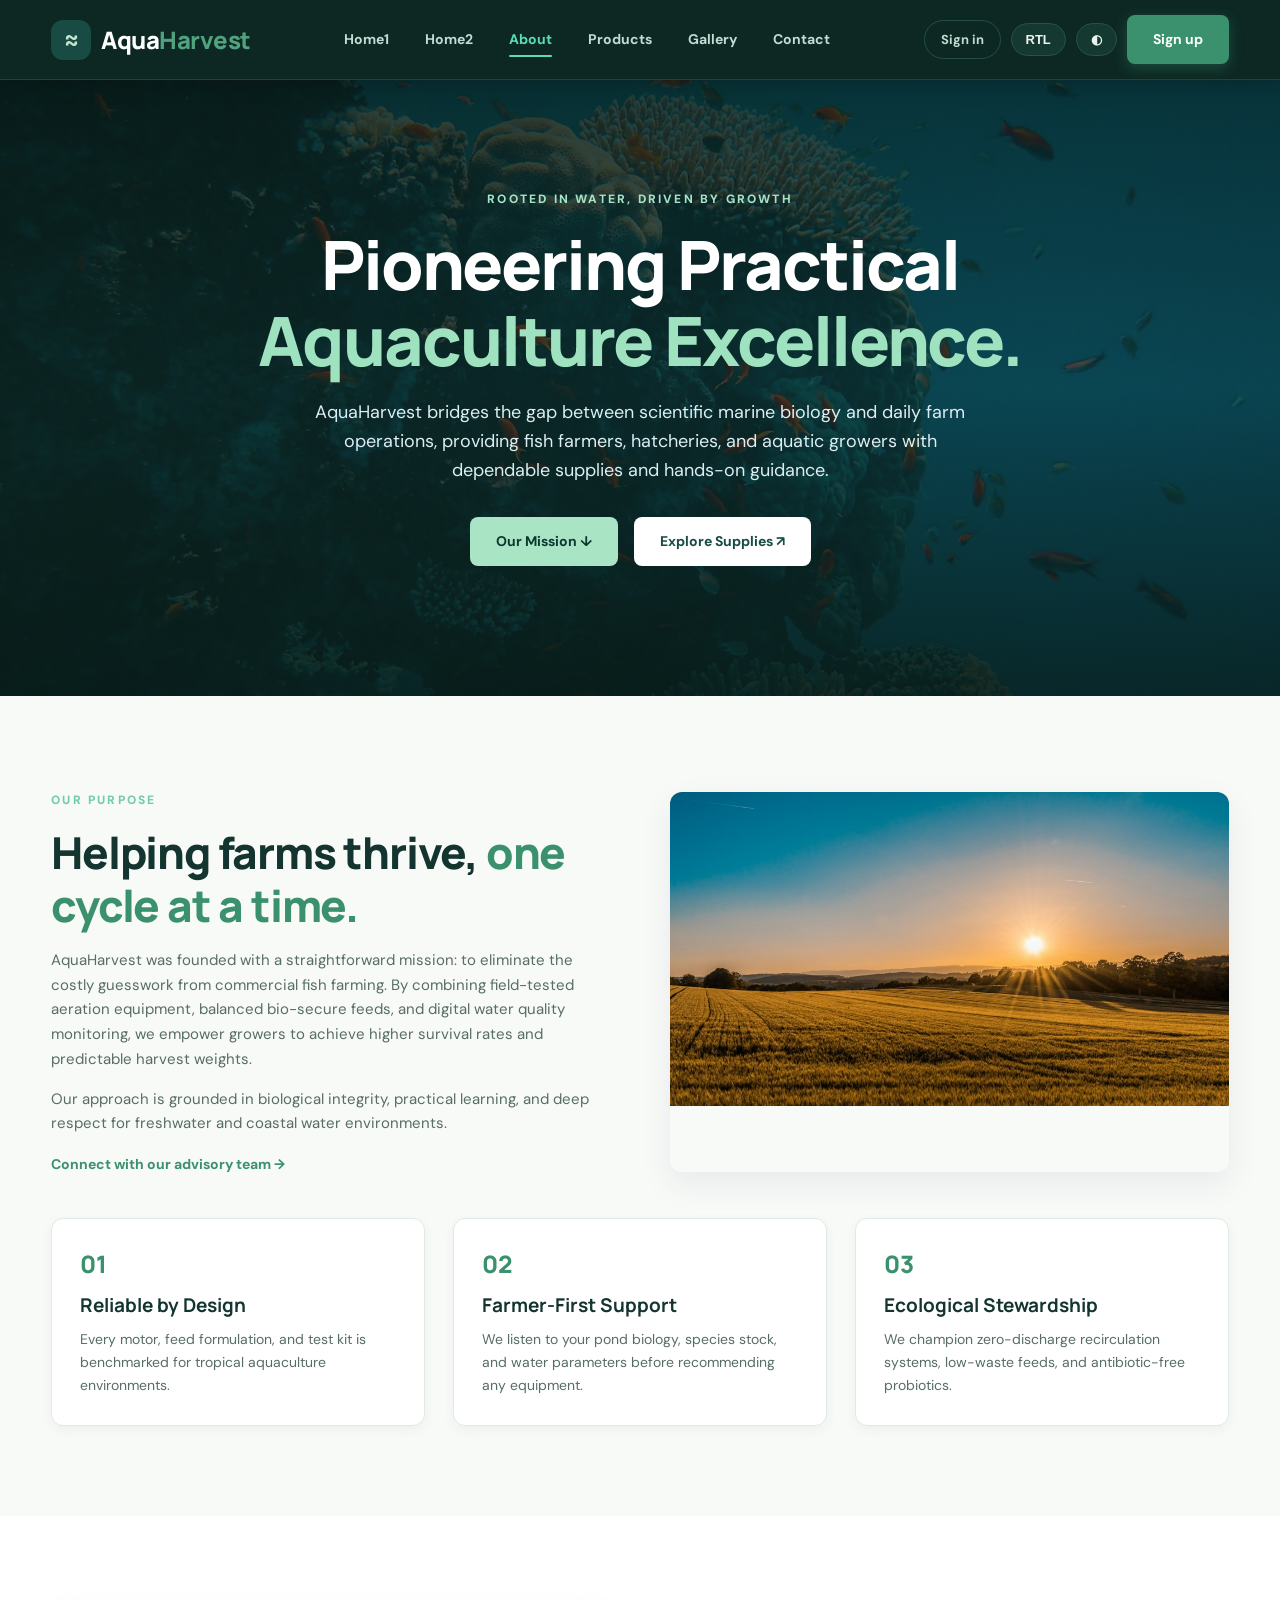
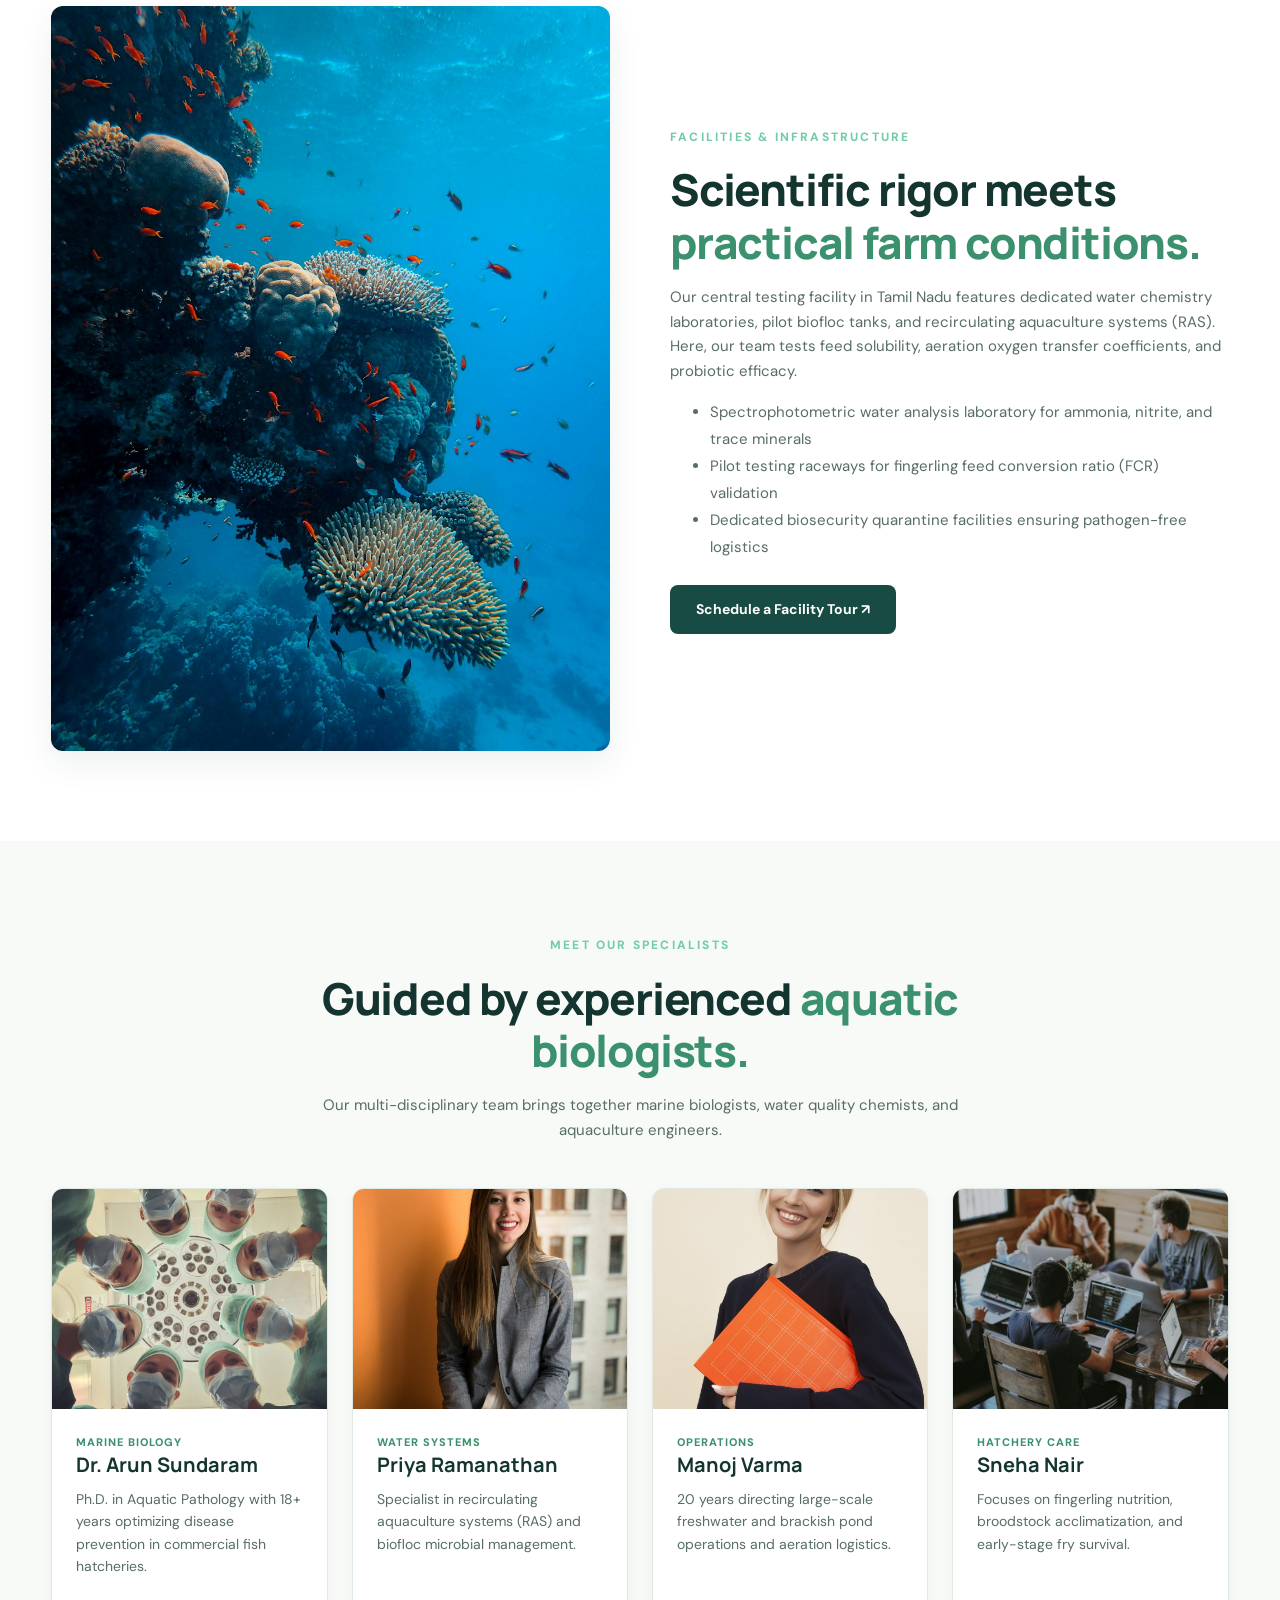
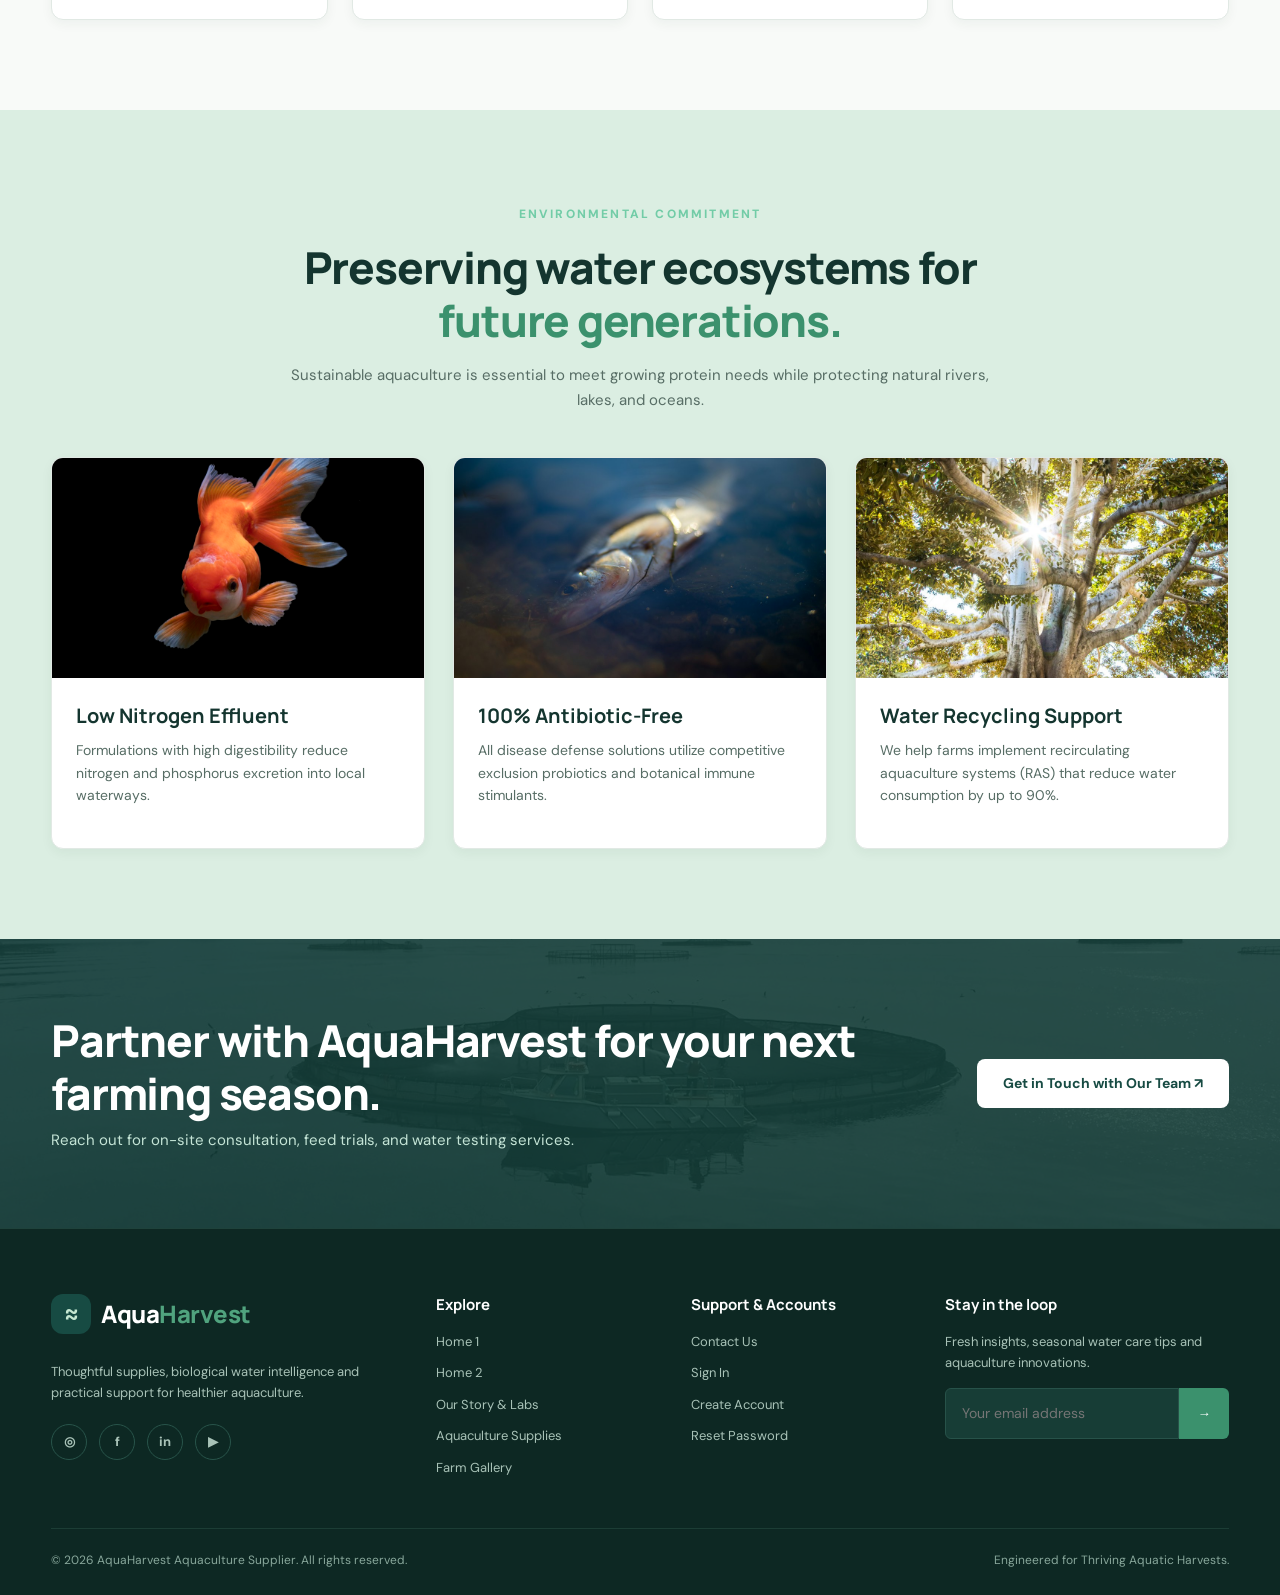
==== about.html @ 2ce418d7 "Merge and update README" ====
<!doctype html>
<html lang="en" dir="ltr">

<head>
  <meta charset="utf-8">
  <meta name="viewport" content="width=device-width,initial-scale=1">
  <title>About Us & Our Team | AquaHarvest</title>
  <link rel="icon" href="assets/images/favicon.svg">
  <link
    href="https://fonts.googleapis.com/css2?family=DM+Sans:wght@400;500;600;700&family=Manrope:wght@400;600;700;800&display=swap"
    rel="stylesheet">
  <link rel="stylesheet" href="assets/css/style.css">
</head>

<body>
  <div id="site-header"></div>

  <main>
    <!-- 2 & 3. Hero Section with Realistic Background Image & Center-Aligned Content -->
    <section class="page-hero hero-about">
      <div class="container hero-content">
        <span class="eyebrow light">ROOTED IN WATER, DRIVEN BY GROWTH</span>
        <h1>Pioneering Practical<br><em>Aquaculture Excellence.</em></h1>
        <p>AquaHarvest bridges the gap between scientific marine biology and daily farm operations, providing fish
          farmers, hatcheries, and aquatic growers with dependable supplies and hands-on guidance.</p>
        <div class="hero-actions">
          <a class="btn primary" href="#our-mission">Our Mission ↓</a>
          <a class="btn white" href="products.html">Explore Supplies ↗</a>
        </div>
      </div>
    </section>

    <!-- Section 1: Our Purpose & Values with Realistic Image -->
    <section class="section" id="our-mission">
      <div class="container split">
        <div>
          <span class="eyebrow">OUR PURPOSE</span>
          <h2>Helping farms thrive, <em>one cycle at a time.</em></h2>
          <p class="muted">AquaHarvest was founded with a straightforward mission: to eliminate the costly guesswork
            from commercial fish farming. By combining field-tested aeration equipment, balanced bio-secure feeds, and
            digital water quality monitoring, we empower growers to achieve higher survival rates and predictable
            harvest weights.</p>
          <p class="muted">Our approach is grounded in biological integrity, practical learning, and deep respect for
            freshwater and coastal water environments.</p>
          <a class="text-link" href="contact.html">Connect with our advisory team →</a>
        </div>
        <div class="split-image-card">
          <img src="assets/images/farm-pond.jpg" alt="AquaHarvest Freshwater Farm Pond" loading="lazy">
        </div>
      </div>

      <!-- Core Values -->
      <div class="container three values">
        <article>
          <b>01</b>
          <h3>Reliable by Design</h3>
          <p>Every motor, feed formulation, and test kit is benchmarked for tropical aquaculture environments.</p>
        </article>
        <article>
          <b>02</b>
          <h3>Farmer-First Support</h3>
          <p>We listen to your pond biology, species stock, and water parameters before recommending any equipment.</p>
        </article>
        <article>
          <b>03</b>
          <h3>Ecological Stewardship</h3>
          <p>We champion zero-discharge recirculation systems, low-waste feeds, and antibiotic-free probiotics.</p>
        </article>
      </div>
    </section>

    <!-- 4 & 5. NEW Section: Our Laboratories & Testing Facilities with Realistic Images -->
    <section class="section alt-bg">
      <div class="container split">
        <div class="split-image-card">
          <img src="assets/images/facility.jpg" alt="AquaHarvest Testing Laboratories and Hatchery" loading="lazy">
        </div>
        <div>
          <span class="eyebrow">FACILITIES & INFRASTRUCTURE</span>
          <h2>Scientific rigor meets <em>practical farm conditions.</em></h2>
          <p class="muted">Our central testing facility in Tamil Nadu features dedicated water chemistry laboratories,
            pilot biofloc tanks, and recirculating aquaculture systems (RAS). Here, our team tests feed solubility,
            aeration oxygen transfer coefficients, and probiotic efficacy.</p>
          <ul class="muted" style="line-height: 1.8; margin-bottom: 24px;">
            <li>Spectrophotometric water analysis laboratory for ammonia, nitrite, and trace minerals</li>
            <li>Pilot testing raceways for fingerling feed conversion ratio (FCR) validation</li>
            <li>Dedicated biosecurity quarantine facilities ensuring pathogen-free logistics</li>
          </ul>
          <a class="btn dark" href="contact.html">Schedule a Facility Tour ↗</a>
        </div>
      </div>
    </section>

    <!-- NEW Section: Scientific & Field Advisory Team with Realistic Photos -->
    <section class="section">
      <div class="container">
        <div class="center">
          <span class="eyebrow">MEET OUR SPECIALISTS</span>
          <h2>Guided by experienced <em>aquatic biologists.</em></h2>
          <p class="muted">Our multi-disciplinary team brings together marine biologists, water quality chemists, and
            aquaculture engineers.</p>
        </div>

        <div class="four">
          <article class="feature-photo-card">
            <div class="card-media">
              <img src="assets/images/biologist.jpg" alt="Dr. Arun Sundaram - Chief Marine Biologist" loading="lazy">
            </div>
            <div class="card-body">
              <span class="product-cat">Marine Biology</span>
              <h3>Dr. Arun Sundaram</h3>
              <p>Ph.D. in Aquatic Pathology with 18+ years optimizing disease prevention in commercial fish hatcheries.
              </p>
            </div>
          </article>

          <article class="feature-photo-card">
            <div class="card-media">
              <img src="assets/images/consultant.jpg" alt="Priya Ramanathan - Water Chemistry Lead" loading="lazy">
            </div>
            <div class="card-body">
              <span class="product-cat">Water Systems</span>
              <h3>Priya Ramanathan</h3>
              <p>Specialist in recirculating aquaculture systems (RAS) and biofloc microbial management.</p>
            </div>
          </article>

          <article class="feature-photo-card">
            <div class="card-media">
              <img src="assets/images/farm-worker.jpg" alt="Manoj Varma - Farm Operations Director" loading="lazy">
            </div>
            <div class="card-body">
              <span class="product-cat">Operations</span>
              <h3>Manoj Varma</h3>
              <p>20 years directing large-scale freshwater and brackish pond operations and aeration logistics.</p>
            </div>
          </article>

          <article class="feature-photo-card">
            <div class="card-media">
              <img src="assets/images/team-field.jpg" alt="Sneha Nair - Nursery & Hatchery Specialist" loading="lazy">
            </div>
            <div class="card-body">
              <span class="product-cat">Hatchery Care</span>
              <h3>Sneha Nair</h3>
              <p>Focuses on fingerling nutrition, broodstock acclimatization, and early-stage fry survival.</p>
            </div>
          </article>
        </div>
      </div>
    </section>

    <!-- NEW Section: Sustainable Aquaculture Standards with Realistic Images -->
    <section class="section soft">
      <div class="container">
        <div class="center">
          <span class="eyebrow">ENVIRONMENTAL COMMITMENT</span>
          <h2>Preserving water ecosystems for <em>future generations.</em></h2>
          <p class="muted">Sustainable aquaculture is essential to meet growing protein needs while protecting natural
            rivers, lakes, and oceans.</p>
        </div>

        <div class="three">
          <article class="feature-photo-card">
            <div class="card-media">
              <img src="assets/images/sustainable.jpg" alt="Clean Aquatic Ecosystem" loading="lazy">
            </div>
            <div class="card-body">
              <h3>Low Nitrogen Effluent</h3>
              <p>Formulations with high digestibility reduce nitrogen and phosphorus excretion into local waterways.</p>
            </div>
          </article>

          <article class="feature-photo-card">
            <div class="card-media">
              <img src="assets/images/healthy-fish.jpg" alt="Healthy Chemical-Free Fish" loading="lazy">
            </div>
            <div class="card-body">
              <h3>100% Antibiotic-Free</h3>
              <p>All disease defense solutions utilize competitive exclusion probiotics and botanical immune stimulants.
              </p>
            </div>
          </article>

          <article class="feature-photo-card">
            <div class="card-media">
              <img src="assets/images/water-tech.jpg" alt="Advanced Recirculation Water Tech" loading="lazy">
            </div>
            <div class="card-body">
              <h3>Water Recycling Support</h3>
              <p>We help farms implement recirculating aquaculture systems (RAS) that reduce water consumption by up to
                90%.</p>
            </div>
          </article>
        </div>
      </div>
    </section>

    <!-- CTA Section -->
    <section class="cta">
      <div class="container cta-inner">
        <div>
          <h2>Partner with AquaHarvest for your next farming season.</h2>
          <p class="muted" style="color: #c4e4d6; margin: 8px 0 0;">Reach out for on-site consultation, feed trials, and
            water testing services.</p>
        </div>
        <a class="btn white" href="contact.html">Get in Touch with Our Team ↗</a>
      </div>
    </section>
  </main>

  <div id="site-footer"></div>
  <script src="assets/js/site.js"></script>
</body>

</html>
---- assets/css/style.css ----
/* AquaHarvest Aquaculture Supplier Stylesheet */
:root {
  --bg: #f8faf8;
  --panel: #ffffff;
  --ink: #14352f;
  --muted: #576d65;
  --green: #174b43;
  --green-light: #256658;
  --mint: #dbeee2;
  --accent: #50a37e;
  --line: #e1e9e4;
  --shadow-sm: 0 4px 12px rgba(20, 53, 47, 0.05);
  --shadow-md: 0 12px 32px rgba(20, 53, 47, 0.08);
  --shadow-lg: 0 20px 48px rgba(20, 53, 47, 0.12);
  --radius-sm: 6px;
  --radius-md: 12px;
  --radius-lg: 18px;
}

html[data-theme="dark"] {
  --bg: #0e1b19;
  --panel: #162925;
  --ink: #eaf3ee;
  --muted: #a6bcb2;
  --green: #48a783;
  --green-light: #60c59e;
  --mint: #223f37;
  --accent: #7cdbb5;
  --line: #27423a;
  --shadow-sm: 0 4px 12px rgba(0, 0, 0, 0.25);
  --shadow-md: 0 12px 32px rgba(0, 0, 0, 0.35);
  --shadow-lg: 0 20px 48px rgba(0, 0, 0, 0.45);
}

* {
  box-sizing: border-box;
}

body {
  margin: 0;
  background: var(--bg);
  color: var(--ink);
  font: 16px/1.65 'DM Sans', -apple-system, BlinkMacSystemFont, 'Segoe UI', Roboto, sans-serif;
  transition: background 0.25s ease, color 0.25s ease;
}

a {
  color: inherit;
  text-decoration: none;
  transition: color 0.2s ease, opacity 0.2s ease;
}

img {
  max-width: 100%;
  display: block;
}

.container {
  width: min(1180px, 92%);
  margin: auto;
}

/* UNIFIED BRAND NAME STYLING FOR NAVBAR AND FOOTER */
.brand,
.site-header .brand,
.site-footer .brand,
.footer-brand,
.footer-main .brand,
.footer-main .footer-brand {
  display: inline-flex !important;
  align-items: center !important;
  gap: 10px !important;
  font-family: 'Manrope', sans-serif !important;
  font-size: 24px !important;
  font-weight: 800 !important;
  line-height: 1 !important;
  letter-spacing: -0.5px !important;
  white-space: nowrap !important;
  flex-shrink: 0 !important;
  text-decoration: none !important;
  color: #ffffff !important;
}

.brand span span,
.site-header .brand span span,
.site-footer .brand span span,
.footer-brand span span,
.footer-main .brand span span {
  color: #50a37e !important;
}

.brand-mark,
.site-header .brand-mark,
.site-footer .brand-mark,
.footer-brand .brand-mark {
  display: grid !important;
  place-items: center !important;
  width: 40px !important;
  height: 40px !important;
  border-radius: 12px !important;
  background: #174b43 !important;
  color: #c6e8d2 !important;
  font-size: 26px !important;
  line-height: 1 !important;
  flex-shrink: 0 !important;
}

/* 1. NAVBAR - MENUS ALIGNED TO CENTER & SIGNUP AS BUTTON AT LAST */
.site-header {
  height: 80px;
  background: #0d2823;
  color: #ffffff;
  border-bottom: 1px solid #1c443b;
  position: sticky;
  top: 0;
  z-index: 100;
  box-shadow: 0 4px 20px rgba(0, 0, 0, 0.2);
  transition: background 0.25s ease, border-color 0.25s ease;
}

.nav-wrap {
  height: 100%;
  display: flex;
  align-items: center;
  justify-content: space-between;
  gap: 24px;
}

/* Centered Navbar Menus */
.main-nav {
  display: flex;
  align-items: center;
  justify-content: center;
  gap: 28px;
  flex: 1;
  margin: 0 auto;
}

.main-nav a {
  font-size: 14px;
  font-weight: 700;
  color: #c2dcd3;
  padding: 6px 4px;
  position: relative;
  transition: color 0.2s ease;
}

.main-nav a:hover,
.main-nav a.active {
  color: #5cdbb5;
}

.main-nav a.active::after {
  content: '';
  position: absolute;
  bottom: 0;
  left: 4px;
  right: 4px;
  height: 2px;
  background: #5cdbb5;
  border-radius: 2px;
}

/* Nav Tools & Signup Button at Last */
.nav-tools {
  display: flex;
  align-items: center;
  gap: 10px;
  flex-shrink: 0;
}

.nav-login {
  font-size: 13px;
  font-weight: 700;
  color: #c2dcd3;
  padding: 8px 16px;
  border-radius: 20px;
  border: 1px solid #244e43;
  background: transparent;
  transition: all 0.2s ease;
}

.nav-login:hover {
  color: #ffffff;
  border-color: #50a37e;
  background: #173d35;
}

.tool-btn {
  background: #153831;
  color: #eaf3ee;
  border: 1px solid #275247;
  border-radius: 20px;
  padding: 8px 14px;
  font-size: 13px;
  font-weight: 700;
  cursor: pointer;
  display: inline-flex;
  align-items: center;
  justify-content: center;
  transition: all 0.2s ease;
}

.tool-btn:hover {
  background: #204d44;
  border-color: #50a37e;
}

.btn-signup {
  background: #3b916d;
  color: #ffffff !important;
  padding: 9px 20px;
  border-radius: 24px;
  font-size: 13px;
  font-weight: 700;
  display: inline-flex;
  align-items: center;
  justify-content: center;
  white-space: nowrap;
  border: 1px solid #3b916d;
  box-shadow: 0 4px 14px rgba(59, 145, 109, 0.35);
  transition: all 0.25s ease;
}

.btn-signup:hover {
  background: #48a67e;
  transform: translateY(-2px);
  box-shadow: 0 6px 18px rgba(59, 145, 109, 0.45);
}

.mobile-menu {
  display: none;
  background: #153831;
  color: #ffffff;
  border: 1px solid #275247;
  border-radius: 8px;
  padding: 8px 12px;
  font-size: 18px;
  cursor: pointer;
}

.mobile-nav-actions {
  display: none;
}

/* 2 & 3. HERO SECTIONS - REALISTIC BACKGROUND IMAGES & CENTER-ALIGNED CONTENTS */
.hero,
.page-hero {
  position: relative;
  background-size: cover;
  background-position: center center;
  background-repeat: no-repeat;
  color: #ffffff;
  display: flex;
  align-items: center;
  justify-content: center;
  text-align: center;
  overflow: hidden;
}

.hero {
  min-height: 640px;
}

.page-hero {
  min-height: 380px;
  padding: 60px 0;
}

/* Realistic Hero Backgrounds for All Pages */
.hero1 {
  background-image: url('../images/hero-home1.jpg');
}

.hero2 {
  background-image: url('../images/hero-home2.jpg');
}

.hero-about {
  background-image: url('../images/hero-about.jpg');
}

.hero-products {
  background-image: url('../images/hero-products.jpg');
}

.hero-gallery {
  background-image: url('../images/hero-gallery.jpg');
}

.hero-contact {
  background-image: url('../images/hero-contact.jpg');
}

/* Dark contrast overlay for crisp text readability over realistic photography */
.hero::before,
.page-hero::before {
  content: '';
  position: absolute;
  inset: 0;
  background: linear-gradient(
    180deg,
    rgba(9, 31, 27, 0.85) 0%,
    rgba(13, 44, 39, 0.76) 50%,
    rgba(9, 31, 27, 0.92) 100%
  );
  z-index: 1;
}

/* Centered Hero Content */
.hero-content,
.page-hero .container {
  position: relative;
  z-index: 2;
  text-align: center;
  display: flex;
  flex-direction: column;
  align-items: center;
  justify-content: center;
  margin: 0 auto;
  max-width: 860px;
  padding: 50px 20px;
}

.eyebrow {
  display: inline-block;
  color: #72cca7;
  font-size: 12px;
  font-weight: 800;
  letter-spacing: 2.2px;
  text-transform: uppercase;
  margin-bottom: 16px;
  text-align: center;
}

.eyebrow.light {
  color: #a4e4c9;
}

.hero h1,
.page-hero h1 {
  font: 800 clamp(40px, 5.5vw, 68px)/1.12 'Manrope', sans-serif;
  letter-spacing: -2px;
  margin: 0 auto 20px auto;
  color: #ffffff;
  text-align: center;
}

.hero h1 em,
.page-hero h1 em {
  color: #9fe2c0;
  font-style: normal;
}

.hero-content > p,
.page-hero p {
  max-width: 650px;
  color: #dbeef3;
  font-size: 18px;
  line-height: 1.6;
  margin: 0 auto 32px auto;
  text-align: center;
}

/* Centered Hero Buttons & Actions */
.hero-actions {
  display: flex;
  align-items: center;
  justify-content: center;
  gap: 16px;
  flex-wrap: wrap;
  margin: 0 auto 20px auto;
}

.btn {
  display: inline-flex;
  align-items: center;
  justify-content: center;
  padding: 13px 26px;
  border: 0;
  border-radius: 8px;
  font-weight: 700;
  font-size: 14px;
  cursor: pointer;
  transition: all 0.25s ease;
  white-space: nowrap;
}

.primary {
  background: #a9e4c5;
  color: #0d3830;
}

.primary:hover {
  background: #c3f2d9;
  transform: translateY(-2px);
  box-shadow: 0 8px 20px rgba(169, 228, 197, 0.35);
}

.dark {
  background: #174b43;
  color: #ffffff;
}

html[data-theme="dark"] .dark {
  background: #256658;
}

.dark:hover {
  background: #246457;
  transform: translateY(-2px);
  box-shadow: var(--shadow-md);
}

.white {
  background: #ffffff;
  color: #174b43;
}

.white:hover {
  background: #eef7f2;
  transform: translateY(-2px);
  box-shadow: 0 8px 24px rgba(0, 0, 0, 0.15);
}

.text-link {
  font-size: 14px;
  font-weight: 700;
  color: #3b916d;
  display: inline-flex;
  align-items: center;
  gap: 6px;
  transition: all 0.2s ease;
}

.text-link:hover {
  text-decoration: underline;
  transform: translateX(3px);
}

.light-link {
  color: #ffffff;
  opacity: 0.95;
}

.light-link:hover {
  color: #a9e4c5;
  opacity: 1;
}

/* Centered Stats in Hero */
.stats {
  display: flex;
  gap: 48px;
  margin: 45px auto 0 auto;
  justify-content: center;
  text-align: center;
  border-top: 1px solid rgba(255, 255, 255, 0.15);
  padding-top: 30px;
}

.stats div {
  display: flex;
  flex-direction: column;
  align-items: center;
}

.stats b {
  font: 800 28px 'Manrope', sans-serif;
  color: #ffffff;
  line-height: 1.2;
}

.stats small {
  font-size: 12px;
  color: #cde6da;
  font-weight: 500;
}

/* 4 & 5. REALISTIC IMAGES ACROSS SECTIONS & EXPANDED SECTIONS */
.section {
  padding: 90px 0;
  position: relative;
}

.section.alt-bg {
  background: var(--panel);
}

.section.soft {
  background: var(--mint);
}

.center {
  text-align: center;
  max-width: 720px;
  margin: 0 auto 45px auto;
}

h2 {
  font: 800 clamp(30px, 4vw, 44px)/1.2 'Manrope', sans-serif;
  letter-spacing: -1.2px;
  margin: 0 0 16px;
  color: var(--ink);
}

h2 em {
  font-style: normal;
  color: #3b916d;
}

html[data-theme="dark"] h2 em {
  color: #63d1a4;
}

.muted {
  color: var(--muted);
  font-size: 15px;
  line-height: 1.65;
}

.split {
  display: grid;
  grid-template-columns: 1fr 1fr;
  gap: 60px;
  align-items: center;
}

.split-image-card {
  position: relative;
  border-radius: var(--radius-md);
  overflow: hidden;
  box-shadow: var(--shadow-md);
  min-height: 380px;
}

.split-image-card img {
  width: 100%;
  height: 100%;
  object-fit: cover;
  transition: transform 0.5s ease;
}

.split-image-card:hover img {
  transform: scale(1.03);
}

/* Feature Cards with Realistic Images */
.three {
  display: grid;
  grid-template-columns: repeat(3, 1fr);
  gap: 28px;
}

.four {
  display: grid;
  grid-template-columns: repeat(4, 1fr);
  gap: 24px;
}

.feature-photo-card {
  background: var(--panel);
  border: 1px solid var(--line);
  border-radius: var(--radius-md);
  overflow: hidden;
  box-shadow: var(--shadow-sm);
  display: flex;
  flex-direction: column;
  transition: all 0.3s ease;
}

.feature-photo-card:hover {
  transform: translateY(-5px);
  box-shadow: var(--shadow-md);
  border-color: #3b916d;
}

.card-media {
  height: 220px;
  width: 100%;
  overflow: hidden;
  position: relative;
}

.card-media img {
  width: 100%;
  height: 100%;
  object-fit: cover;
  transition: transform 0.4s ease;
}

.feature-photo-card:hover .card-media img {
  transform: scale(1.06);
}

.card-badge {
  position: absolute;
  top: 14px;
  left: 14px;
  background: rgba(14, 43, 38, 0.85);
  color: #c9f0dd;
  padding: 4px 10px;
  border-radius: 20px;
  font-size: 11px;
  font-weight: 700;
  backdrop-filter: blur(4px);
}

[dir="rtl"] .card-badge {
  left: auto;
  right: 14px;
}

.card-body {
  padding: 24px;
  display: flex;
  flex-direction: column;
  flex: 1;
}

.card-body h3 {
  font: 700 20px 'Manrope', sans-serif;
  margin: 0 0 10px;
  color: var(--ink);
}

.card-body p {
  font-size: 14px;
  color: var(--muted);
  line-height: 1.6;
  margin: 0 0 18px;
  flex: 1;
}

/* Trust Bar */
.trust {
  background: var(--panel);
  border-bottom: 1px solid var(--line);
  padding: 24px 0;
}

.trust-inner {
  display: flex;
  align-items: center;
  justify-content: space-between;
  flex-wrap: wrap;
  gap: 20px;
}

.trust-inner span {
  font-size: 11px;
  font-weight: 800;
  letter-spacing: 1.5px;
  color: var(--muted);
}

.trust-inner b {
  font: 700 13px 'Manrope', sans-serif;
  color: var(--ink);
  letter-spacing: 0.5px;
}

/* Image Band with Realistic Background */
.image-band {
  padding: 110px 0;
  color: #ffffff;
  position: relative;
  background: linear-gradient(180deg, rgba(14, 43, 38, 0.86), rgba(14, 43, 38, 0.86)),
              url('../images/facility.jpg') center/cover no-repeat;
  text-align: center;
}

.image-band .container {
  position: relative;
  z-index: 2;
  max-width: 760px;
}

.image-band h2 {
  font-size: 48px;
  color: #ffffff;
  margin: 10px 0 20px;
}

.image-band h2 em {
  color: #a4e4c9;
}

.image-band p {
  color: #d8eee3;
  font-size: 18px;
  margin-bottom: 30px;
}

/* Steps / Values */
.steps,
.values {
  margin-top: 40px;
}

.steps article,
.values article {
  padding: 28px;
  background: var(--panel);
  border: 1px solid var(--line);
  border-radius: var(--radius-md);
  box-shadow: var(--shadow-sm);
  transition: all 0.3s ease;
}

.steps article:hover,
.values article:hover {
  transform: translateY(-4px);
  border-color: #3b916d;
}

.steps b,
.values b {
  font: 800 24px 'Manrope', sans-serif;
  color: #3b916d;
  display: block;
  margin-bottom: 12px;
}

.steps h3,
.values h3 {
  font: 700 19px 'Manrope', sans-serif;
  margin: 0 0 10px;
  color: var(--ink);
}

.steps p,
.values p {
  font-size: 14px;
  color: var(--muted);
  margin: 0;
}

/* Testimonial Section */
.testimonial {
  padding: 85px 0;
  background: var(--mint);
  text-align: center;
}

.testimonial-quote {
  font: 700 26px/1.45 'Manrope', sans-serif;
  max-width: 820px;
  margin: 0 auto 24px;
  color: var(--ink);
}

.testimonial-author {
  font-weight: 800;
  font-size: 16px;
  color: var(--ink);
}

.testimonial-role {
  display: block;
  font-size: 13px;
  color: var(--muted);
  margin-top: 4px;
}

/* CTA Band */
.cta {
  padding: 75px 0;
  background: #123d37;
  color: #ffffff;
  position: relative;
  overflow: hidden;
}

.cta::before {
  content: '';
  position: absolute;
  inset: 0;
  background: url('../images/hero-home1.jpg') center/cover no-repeat;
  opacity: 0.15;
}

.cta-inner {
  position: relative;
  z-index: 2;
  display: flex;
  justify-content: space-between;
  align-items: center;
  gap: 30px;
}

.cta-inner h2 {
  color: #ffffff;
  margin: 0;
}

/* 6. PRODUCTS PAGE - 3*3 GRID OF REALISTIC PRODUCT CARDS */
.filter-tabs {
  display: flex;
  justify-content: center;
  gap: 12px;
  flex-wrap: wrap;
  margin-bottom: 40px;
}

.filter-btn {
  padding: 9px 20px;
  border-radius: 20px;
  background: var(--panel);
  border: 1px solid var(--line);
  color: var(--ink);
  font-size: 13px;
  font-weight: 700;
  cursor: pointer;
  transition: all 0.2s ease;
}

.filter-btn.active,
.filter-btn:hover {
  background: #174b43;
  color: #ffffff;
  border-color: #174b43;
}

html[data-theme="dark"] .filter-btn.active,
html[data-theme="dark"] .filter-btn:hover {
  background: #3b916d;
  border-color: #3b916d;
}

.product-grid-3x3 {
  display: grid;
  grid-template-columns: repeat(3, 1fr);
  gap: 28px;
}

.product-card {
  background: var(--panel);
  border: 1px solid var(--line);
  border-radius: var(--radius-md);
  overflow: hidden;
  box-shadow: var(--shadow-sm);
  display: flex;
  flex-direction: column;
  transition: all 0.3s ease;
}

.product-card:hover {
  transform: translateY(-6px);
  box-shadow: var(--shadow-md);
  border-color: #3b916d;
}

.product-card .card-media {
  height: 230px;
}

.product-meta {
  display: flex;
  justify-content: space-between;
  align-items: center;
  margin-bottom: 8px;
}

.product-cat {
  font-size: 11px;
  font-weight: 800;
  text-transform: uppercase;
  letter-spacing: 1px;
  color: #3b916d;
}

.product-price {
  font: 800 15px 'Manrope', sans-serif;
  color: var(--ink);
}

.product-specs {
  display: flex;
  flex-wrap: wrap;
  gap: 8px;
  margin-bottom: 20px;
}

.product-specs span {
  font-size: 11px;
  background: var(--bg);
  color: var(--muted);
  padding: 4px 10px;
  border-radius: 4px;
  border: 1px solid var(--line);
}

.product-card .btn {
  width: 100%;
}

/* Gallery Grid */
.gallery-grid {
  display: grid;
  grid-template-columns: repeat(3, 1fr);
  gap: 24px;
}

.gallery-card {
  position: relative;
  border-radius: var(--radius-md);
  overflow: hidden;
  height: 280px;
  box-shadow: var(--shadow-sm);
  cursor: pointer;
}

.gallery-card img {
  width: 100%;
  height: 100%;
  object-fit: cover;
  transition: transform 0.5s ease;
}

.gallery-card:hover img {
  transform: scale(1.08);
}

.gallery-caption {
  position: absolute;
  inset: auto 0 0 0;
  padding: 24px 20px 16px;
  background: linear-gradient(180deg, transparent 0%, rgba(9, 29, 25, 0.9) 100%);
  color: #ffffff;
  display: flex;
  flex-direction: column;
  gap: 4px;
}

.gallery-caption h4 {
  margin: 0;
  font: 700 16px 'Manrope', sans-serif;
  color: #ffffff;
}

.gallery-caption span {
  font-size: 12px;
  color: #b7e8d0;
}

/* Contact Page Layout */
.contact-layout {
  display: grid;
  grid-template-columns: 0.9fr 1.1fr;
  gap: 60px;
  align-items: start;
}

.contact-detail {
  display: flex;
  align-items: center;
  gap: 18px;
  margin: 24px 0;
}

.contact-icon {
  width: 44px;
  height: 44px;
  border-radius: 12px;
  background: var(--mint);
  color: #174b43;
  display: grid;
  place-items: center;
  font-size: 20px;
  flex-shrink: 0;
}

.contact-detail div {
  display: flex;
  flex-direction: column;
}

.contact-detail small {
  font-size: 11px;
  font-weight: 800;
  letter-spacing: 1px;
  color: var(--muted);
}

.contact-detail b {
  font-size: 16px;
  color: var(--ink);
}

.contact-form {
  padding: 36px;
  background: var(--panel);
  border: 1px solid var(--line);
  border-radius: var(--radius-md);
  box-shadow: var(--shadow-sm);
}

.contact-form h3 {
  margin: 0 0 20px;
  font: 800 24px 'Manrope', sans-serif;
}

.form-row {
  display: grid;
  grid-template-columns: 1fr 1fr;
  gap: 16px;
}

label {
  display: block;
  font-size: 13px;
  font-weight: 700;
  margin-bottom: 14px;
  color: var(--ink);
}

input,
textarea,
select {
  width: 100%;
  padding: 13px 16px;
  border: 1px solid var(--line);
  border-radius: var(--radius-sm);
  background: var(--bg);
  color: var(--ink);
  font: inherit;
  font-size: 14px;
  margin-top: 6px;
  transition: all 0.2s ease;
}

input:focus,
textarea:focus,
select:focus {
  outline: none;
  border-color: #3b916d;
  box-shadow: 0 0 0 3px rgba(59, 145, 109, 0.15);
}

.map-wrap {
  margin-top: 60px;
}

.map-wrap iframe {
  width: 100%;
  height: 380px;
  border: 0;
  border-radius: var(--radius-md);
  box-shadow: var(--shadow-sm);
}

/* 7. AUTHENTICATION PAGES STYLING */
.auth-page {
  min-height: 100vh;
  background: linear-gradient(135deg, rgba(230, 243, 236, 0.85), rgba(248, 246, 239, 0.9)),
              url('../images/hero-home1.jpg') center/cover fixed;
  display: flex;
  flex-direction: column;
  align-items: center;
  justify-content: center;
  padding: 40px 20px;
  position: relative;
}

html[data-theme="dark"] .auth-page {
  background: linear-gradient(135deg, rgba(14, 27, 25, 0.92), rgba(9, 18, 16, 0.95)),
              url('../images/hero-home1.jpg') center/cover fixed;
}

/* RTL and Theme buttons at top right corner OUTSIDE the cards */
.auth-top-tools {
  position: fixed;
  top: 24px;
  right: 28px;
  display: flex;
  align-items: center;
  gap: 10px;
  z-index: 1000;
}

[dir="rtl"] .auth-top-tools {
  right: auto;
  left: 28px;
}

.auth-top-tools .tool-btn {
  background: var(--panel);
  color: var(--ink);
  border-color: var(--line);
  box-shadow: var(--shadow-sm);
  padding: 8px 16px;
}

.auth-shell {
  width: min(480px, 100%);
  position: relative;
  z-index: 10;
}

.auth-card {
  background: var(--panel);
  color: var(--ink);
  padding: 42px 38px;
  border-radius: var(--radius-lg);
  box-shadow: var(--shadow-lg);
  border: 1px solid var(--line);
  transition: all 0.25s ease;
}

/* Brand inside the card, aligned center */
.auth-card .brand {
  display: flex !important;
  align-items: center !important;
  justify-content: center !important;
  text-align: center !important;
  margin: 0 auto 24px auto !important;
  width: 100% !important;
  color: var(--ink) !important;
}

html[data-theme="dark"] .auth-card .brand {
  color: #eaf3ee !important;
}

/* Hide back to home button */
.back-home {
  display: none !important;
}

.auth-card h1 {
  font: 800 32px 'Manrope', sans-serif;
  letter-spacing: -0.8px;
  margin: 0 0 10px;
  color: var(--ink);
  text-align: center;
}

.auth-card .muted {
  text-align: center;
  margin-bottom: 24px;
}

.auth-form label {
  color: var(--ink);
}

.auth-options {
  display: flex;
  justify-content: space-between;
  align-items: center;
  font-size: 13px;
  margin: 16px 0 20px;
}

.auth-options label {
  margin: 0;
  display: flex;
  align-items: center;
  gap: 8px;
  cursor: pointer;
}

.auth-options input {
  width: auto;
  margin: 0;
}

.auth-options a,
.auth-switch a {
  color: #3b916d;
  font-weight: 700;
}

.auth-options a:hover,
.auth-switch a:hover {
  text-decoration: underline;
}

.auth-form .btn.full {
  width: 100%;
  padding: 14px;
  font-size: 15px;
  margin-top: 10px;
}

.auth-switch {
  text-align: center;
  font-size: 13px;
  color: var(--muted);
  margin-top: 24px;
}

.auth-social {
  text-align: center;
  border-top: 1px solid var(--line);
  margin-top: 26px;
  padding-top: 20px;
}

.auth-social small {
  font-size: 10px;
  font-weight: 800;
  letter-spacing: 1.5px;
  color: var(--muted);
  display: block;
  margin-bottom: 12px;
}

.auth-social .social-row {
  justify-content: center;
}

.auth-copy {
  text-align: center;
  font-size: 12px;
  color: var(--muted);
  margin-top: 20px;
}

/* Footer Section */
.site-footer {
  background: #0d2823;
  color: #e5f1ea;
  padding: 65px 0 24px;
  border-top: 1px solid #1f423b;
}

.footer-main {
  display: grid;
  grid-template-columns: 1.6fr 1fr 1fr 1.3fr;
  gap: 36px;
  padding-bottom: 40px;
}

.footer-main p {
  color: #a8c2b7;
  font-size: 13px;
}

/* Ensure links in footer except brand are styled cleanly */
.footer-main a:not(.brand):not(.footer-brand) {
  color: #a8c2b7;
  font-size: 13px;
}

.footer-main .brand,
.footer-main .footer-brand {
  margin-bottom: 14px;
}

.footer-main h4 {
  font: 700 15px 'Manrope', sans-serif;
  color: #ffffff;
  margin: 0 0 16px;
}

.footer-main > div:not(:first-child) > a {
  display: block;
  margin: 10px 0;
  transition: color 0.2s ease;
}

.footer-main > div:not(:first-child) > a:hover {
  color: #8be1bc;
  transform: translateX(3px);
}

.social-row {
  display: flex;
  gap: 12px;
  margin-top: 20px;
}

.social-row a {
  width: 36px;
  height: 36px;
  border: 1px solid #28544a;
  border-radius: 50%;
  display: grid;
  place-items: center;
  font-weight: 800;
  color: #c9e8dc;
  transition: all 0.2s ease;
}

.social-row a:hover {
  background: #3b916d;
  color: #ffffff;
  border-color: #3b916d;
}

.newsletter {
  display: flex;
  margin-top: 14px;
}

.newsletter input {
  background: #173d36;
  border-color: #275249;
  color: #ffffff;
  margin: 0;
  border-radius: 6px 0 0 6px;
}

.newsletter button {
  background: #3b916d;
  color: #ffffff;
  border: 0;
  padding: 0 18px;
  border-radius: 0 6px 6px 0;
  cursor: pointer;
  font-weight: 800;
}

.footer-bottom {
  border-top: 1px solid #1c3d35;
  padding-top: 22px;
  display: flex;
  justify-content: space-between;
  align-items: center;
  color: #88a79b;
  font-size: 12px;
}

/* RESPONSIVE DESIGN */
@media (max-width: 980px) {
  .product-grid-3x3 {
    grid-template-columns: repeat(2, 1fr);
  }
  .four {
    grid-template-columns: repeat(2, 1fr);
  }
  .footer-main {
    grid-template-columns: 1fr 1fr;
  }
  .main-nav {
    gap: 16px;
  }
  .main-nav a {
    font-size: 12px;
  }
}

@media (max-width: 820px) {
  .site-header {
    height: 72px;
  }
  .mobile-menu {
    display: block;
    margin-inline-start: auto;
  }
  .desktop-only {
    display: none;
  }
  .main-nav {
    display: none;
    position: absolute;
    top: 72px;
    left: 0;
    right: 0;
    background: #0d2823;
    padding: 24px 20px;
    flex-direction: column;
    gap: 16px;
    border-bottom: 1px solid #1c443b;
    box-shadow: 0 8px 30px rgba(0, 0, 0, 0.35);
  }
  .main-nav.open {
    display: flex;
  }
  .main-nav a {
    font-size: 16px;
    width: 100%;
    text-align: center;
    padding: 8px 0;
  }
  .mobile-nav-actions {
    display: flex;
    flex-direction: column;
    width: 100%;
    gap: 12px;
    margin-top: 10px;
    border-top: 1px solid #1c443b;
    padding-top: 16px;
  }
  .mobile-nav-actions .btn {
    width: 100%;
  }
  .split {
    grid-template-columns: 1fr;
    gap: 36px;
  }
  .three {
    grid-template-columns: 1fr;
  }
  .product-grid-3x3 {
    grid-template-columns: 1fr;
  }
  .gallery-grid {
    grid-template-columns: repeat(2, 1fr);
  }
  .contact-layout {
    grid-template-columns: 1fr;
  }
  .form-row {
    grid-template-columns: 1fr;
  }
  .cta-inner {
    flex-direction: column;
    text-align: center;
  }
  .stats {
    gap: 24px;
    flex-wrap: wrap;
  }
}

@media (max-width: 480px) {
  .gallery-grid {
    grid-template-columns: 1fr;
  }
  .footer-main {
    grid-template-columns: 1fr;
  }
  .footer-bottom {
    flex-direction: column;
    gap: 10px;
    text-align: center;
  }
  .auth-top-tools {
    top: 16px;
    right: 16px;
  }
  [dir="rtl"] .auth-top-tools {
    left: 16px;
  }
  .auth-card {
    padding: 30px 22px;
  }
}
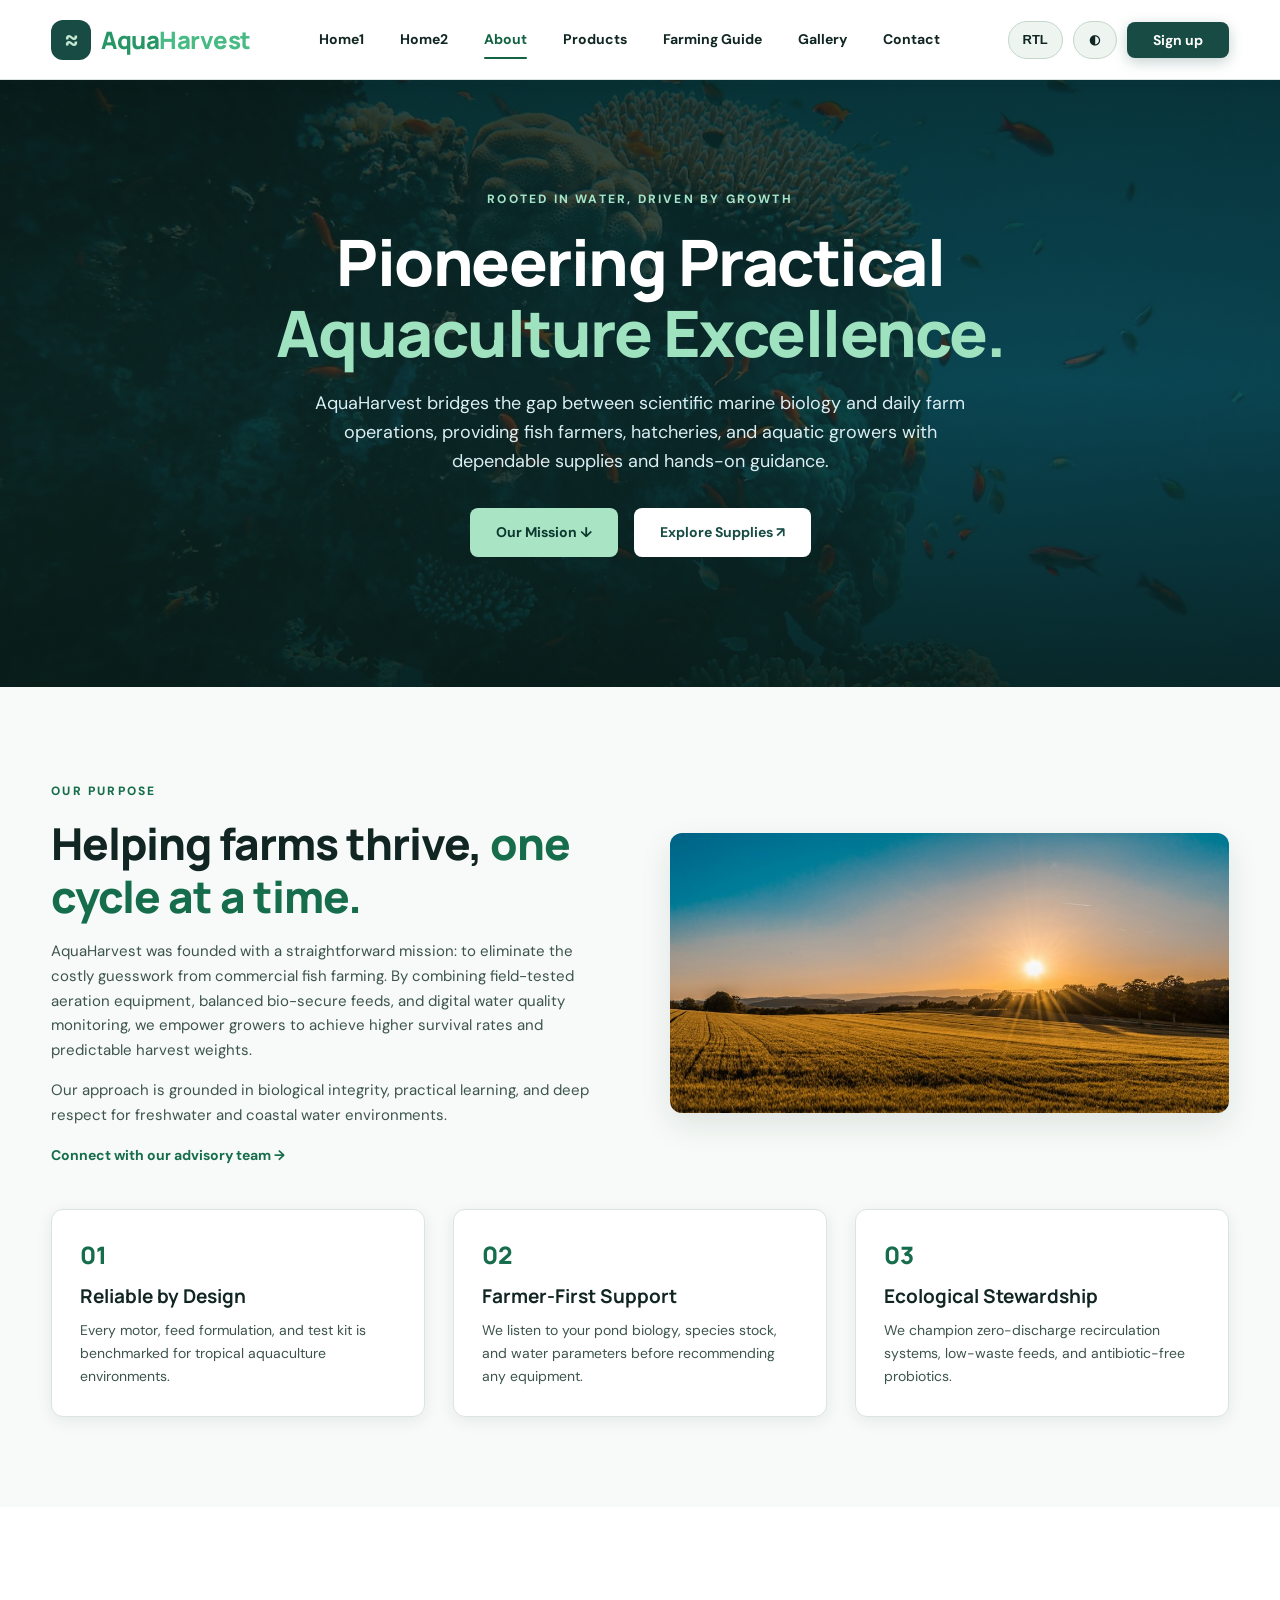
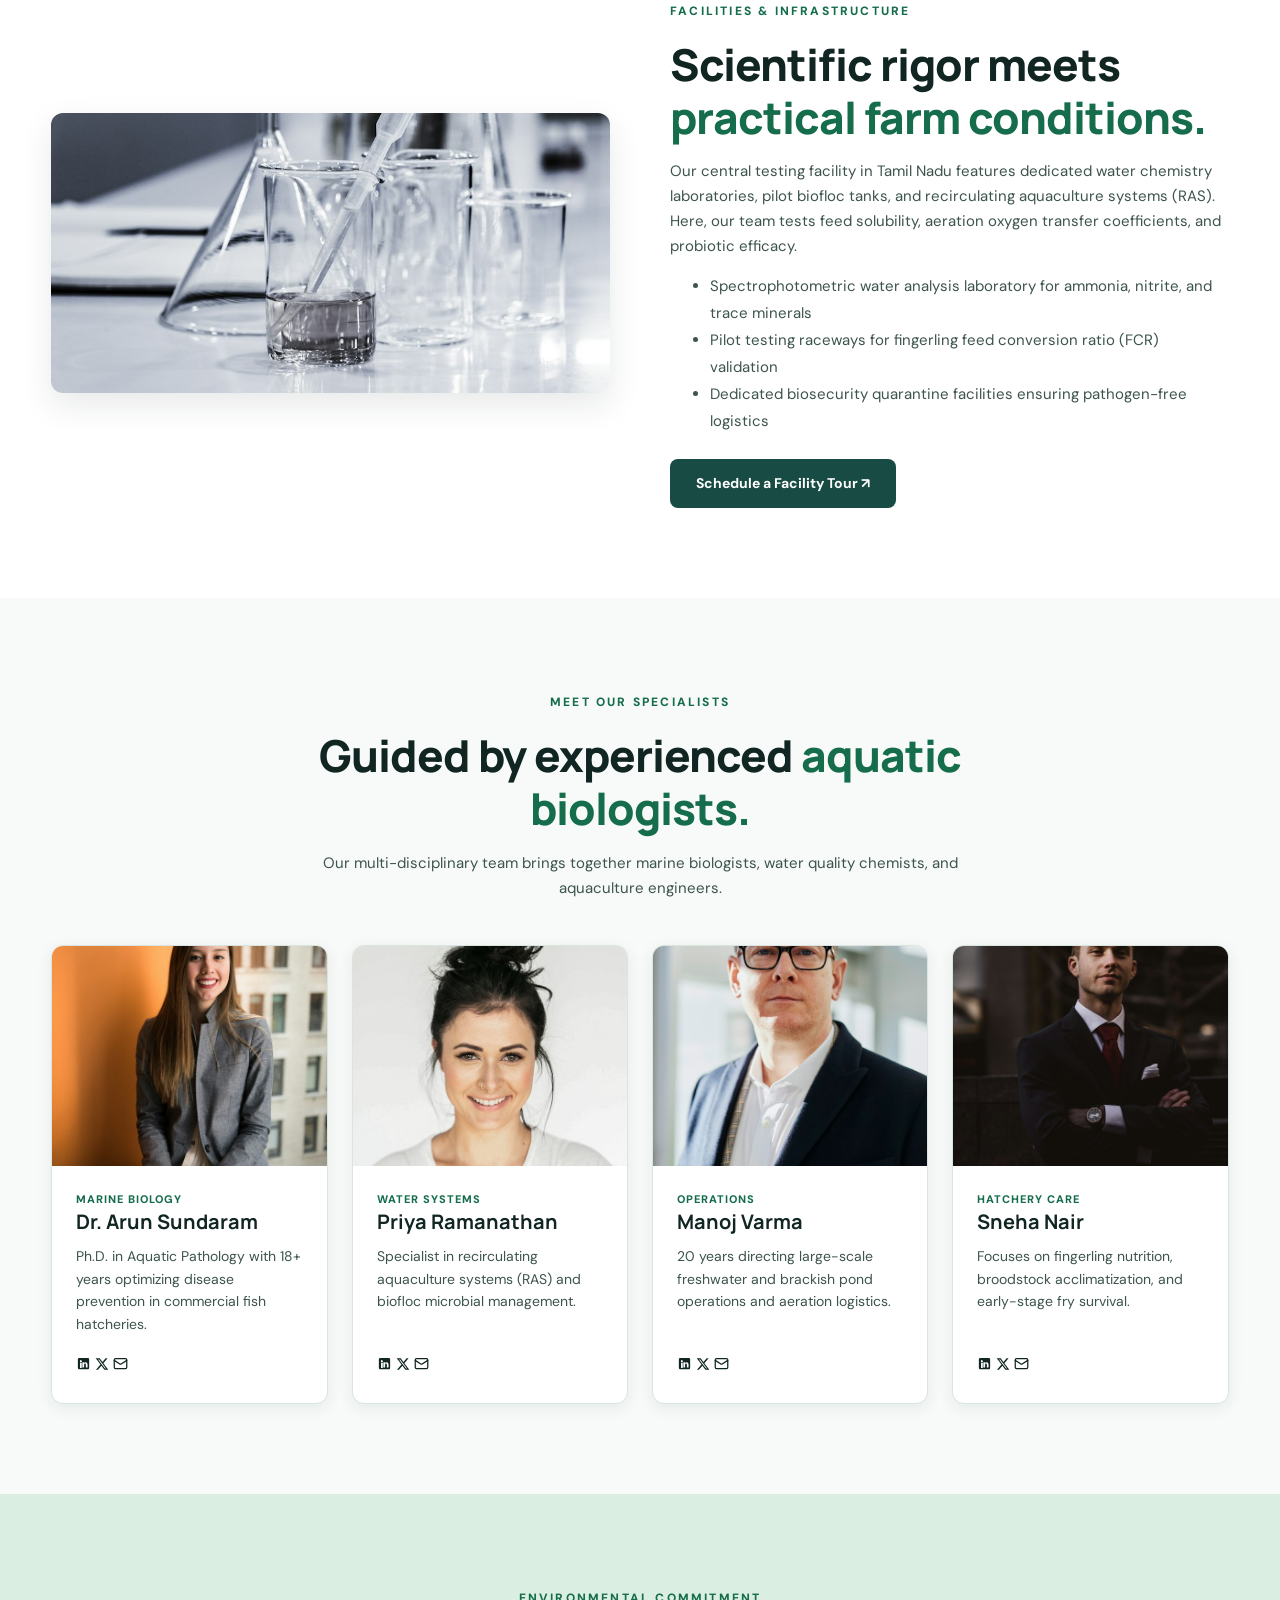
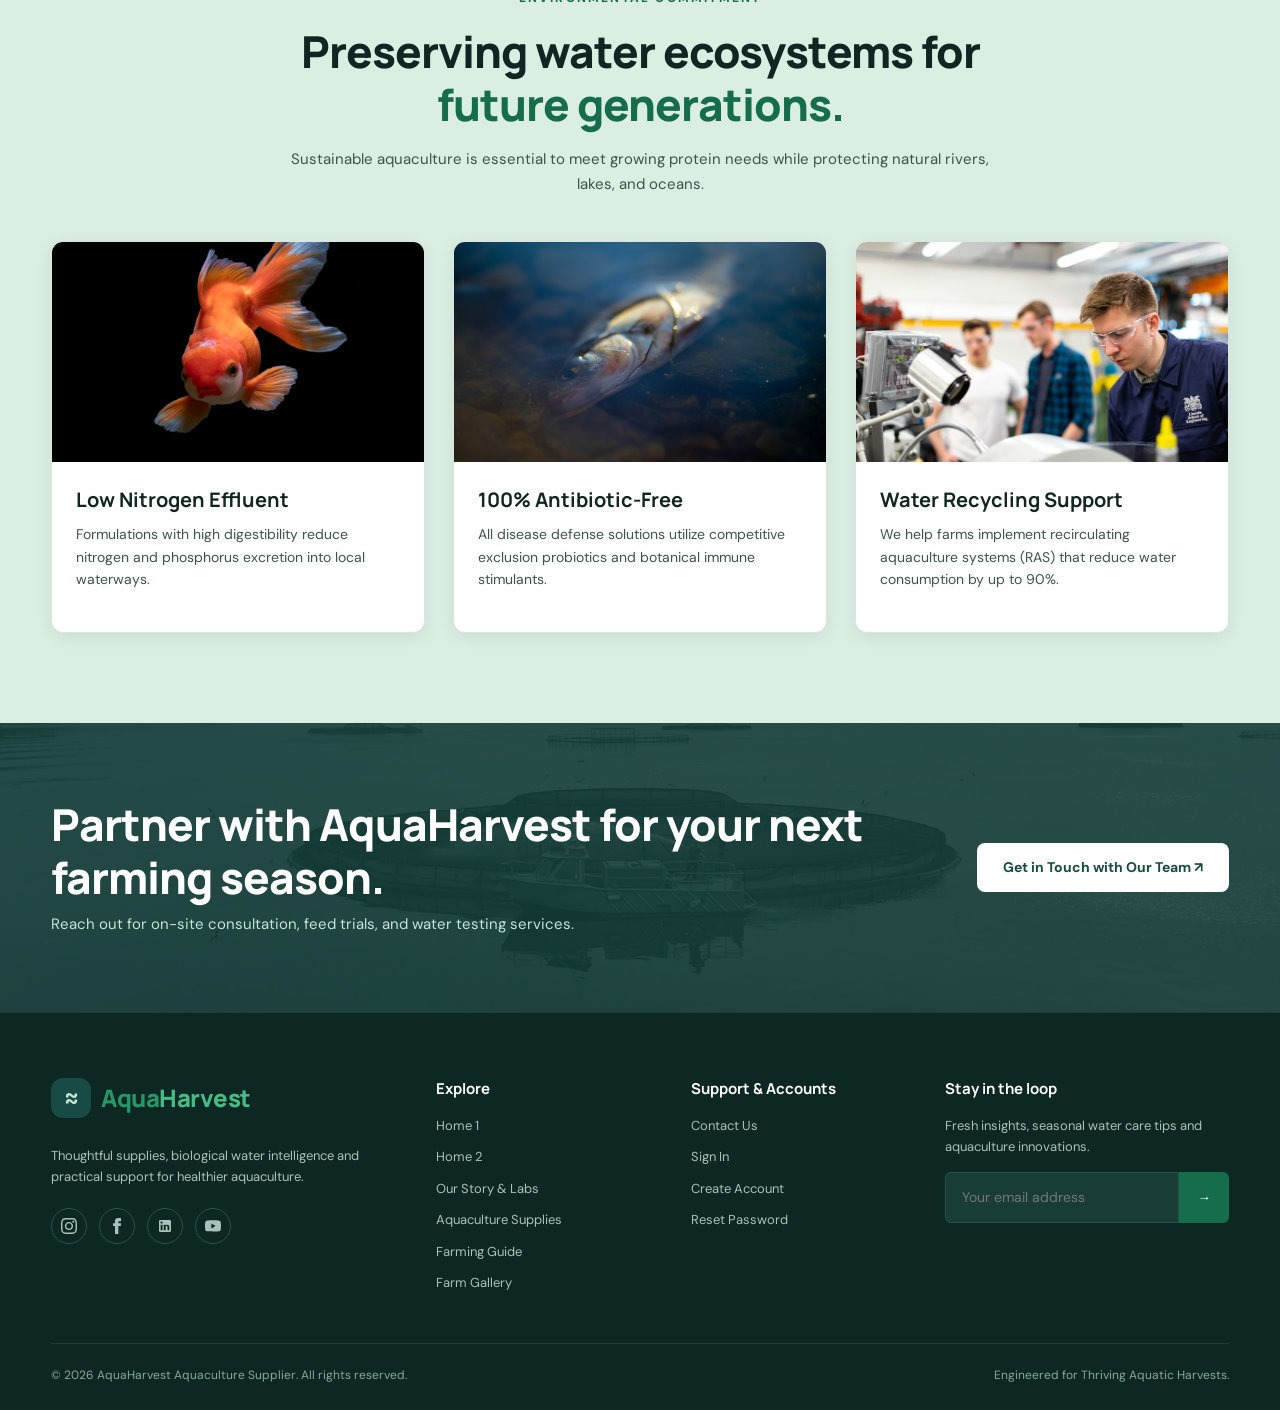
==== commit 664a554a: "Fix all 17 issues: authentic aquaculture photos, farming guide page, FAQ accordions, author social i" ====
--- a/about.html
+++ b/about.html
@@ -69,11 +69,11 @@
       </div>
     </section>
 
-    <!-- 4 & 5. NEW Section: Our Laboratories & Testing Facilities with Realistic Images -->
+    <!-- 4 & 5. Section: Our Laboratories & Testing Facilities with Realistic Images -->
     <section class="section alt-bg">
       <div class="container split">
         <div class="split-image-card">
-          <img src="assets/images/facility.jpg" alt="AquaHarvest Testing Laboratories and Hatchery" loading="lazy">
+          <img src="assets/images/water-lab.jpg" alt="AquaHarvest Water Testing Laboratory and Research Facility" loading="lazy">
         </div>
         <div>
           <span class="eyebrow">FACILITIES & INFRASTRUCTURE</span>
@@ -104,46 +104,89 @@
         <div class="four">
           <article class="feature-photo-card">
             <div class="card-media">
-              <img src="assets/images/biologist.jpg" alt="Dr. Arun Sundaram - Chief Marine Biologist" loading="lazy">
+              <img src="assets/images/team-biologist.jpg" alt="Dr. Arun Sundaram - Chief Marine Biologist" loading="lazy">
             </div>
             <div class="card-body">
               <span class="product-cat">Marine Biology</span>
               <h3>Dr. Arun Sundaram</h3>
-              <p>Ph.D. in Aquatic Pathology with 18+ years optimizing disease prevention in commercial fish hatcheries.
-              </p>
-            </div>
-          </article>
-
-          <article class="feature-photo-card">
-            <div class="card-media">
-              <img src="assets/images/consultant.jpg" alt="Priya Ramanathan - Water Chemistry Lead" loading="lazy">
+              <p>Ph.D. in Aquatic Pathology with 18+ years optimizing disease prevention in commercial fish hatcheries.</p>
+              <div class="team-social">
+                <a href="https://linkedin.com" target="_blank" rel="noopener noreferrer" aria-label="LinkedIn profile of Dr. Arun Sundaram">
+                  <svg width="15" height="15" viewBox="0 0 24 24" fill="currentColor"><path d="M19 3a2 2 0 0 1 2 2v14a2 2 0 0 1-2 2H5a2 2 0 0 1-2-2V5a2 2 0 0 1 2-2h14m-.5 15.5v-5.3a3.26 3.26 0 0 0-3.26-3.26c-.85 0-1.84.52-2.28 1.3v-1.11h-2.79v8.37h2.79v-4.93c0-.77.62-1.4 1.39-1.4a1.4 1.4 0 0 1 1.4 1.4v4.93h2.75M6.46 10.9v8.37H9.2V10.9H6.46M7.83 6.6a1.67 1.67 0 0 0-1.68 1.67 1.67 1.67 0 0 0 1.68 1.66 1.67 1.67 0 0 0 1.67-1.66A1.67 1.67 0 0 0 7.83 6.6z"/></svg>
+                </a>
+                <a href="https://x.com" target="_blank" rel="noopener noreferrer" aria-label="X Twitter profile of Dr. Arun Sundaram">
+                  <svg width="14" height="14" viewBox="0 0 24 24" fill="currentColor"><path d="M18.244 2.25h3.308l-7.227 8.26 8.502 11.24H16.17l-5.214-6.817L4.99 21.75H1.68l7.73-8.835L1.254 2.25H8.08l4.713 6.231zm-1.161 17.52h1.833L7.084 4.126H5.117z"/></svg>
+                </a>
+                <a href="mailto:arun.sundaram@aquaharvest.example" aria-label="Email Dr. Arun Sundaram">
+                  <svg width="15" height="15" viewBox="0 0 24 24" fill="none" stroke="currentColor" stroke-width="2" stroke-linecap="round" stroke-linejoin="round"><rect width="20" height="16" x="2" y="4" rx="2"/><path d="m22 7-8.97 5.7a1.94 1.94 0 0 1-2.06 0L2 7"/></svg>
+                </a>
+              </div>
+            </div>
+          </article>
+
+          <article class="feature-photo-card">
+            <div class="card-media">
+              <img src="assets/images/team-waterlead.jpg" alt="Priya Ramanathan - Water Chemistry Lead" loading="lazy">
             </div>
             <div class="card-body">
               <span class="product-cat">Water Systems</span>
               <h3>Priya Ramanathan</h3>
               <p>Specialist in recirculating aquaculture systems (RAS) and biofloc microbial management.</p>
-            </div>
-          </article>
-
-          <article class="feature-photo-card">
-            <div class="card-media">
-              <img src="assets/images/farm-worker.jpg" alt="Manoj Varma - Farm Operations Director" loading="lazy">
+              <div class="team-social">
+                <a href="https://linkedin.com" target="_blank" rel="noopener noreferrer" aria-label="LinkedIn profile of Priya Ramanathan">
+                  <svg width="15" height="15" viewBox="0 0 24 24" fill="currentColor"><path d="M19 3a2 2 0 0 1 2 2v14a2 2 0 0 1-2 2H5a2 2 0 0 1-2-2V5a2 2 0 0 1 2-2h14m-.5 15.5v-5.3a3.26 3.26 0 0 0-3.26-3.26c-.85 0-1.84.52-2.28 1.3v-1.11h-2.79v8.37h2.79v-4.93c0-.77.62-1.4 1.39-1.4a1.4 1.4 0 0 1 1.4 1.4v4.93h2.75M6.46 10.9v8.37H9.2V10.9H6.46M7.83 6.6a1.67 1.67 0 0 0-1.68 1.67 1.67 1.67 0 0 0 1.68 1.66 1.67 1.67 0 0 0 1.67-1.66A1.67 1.67 0 0 0 7.83 6.6z"/></svg>
+                </a>
+                <a href="https://x.com" target="_blank" rel="noopener noreferrer" aria-label="X Twitter profile of Priya Ramanathan">
+                  <svg width="14" height="14" viewBox="0 0 24 24" fill="currentColor"><path d="M18.244 2.25h3.308l-7.227 8.26 8.502 11.24H16.17l-5.214-6.817L4.99 21.75H1.68l7.73-8.835L1.254 2.25H8.08l4.713 6.231zm-1.161 17.52h1.833L7.084 4.126H5.117z"/></svg>
+                </a>
+                <a href="mailto:priya.ramanathan@aquaharvest.example" aria-label="Email Priya Ramanathan">
+                  <svg width="15" height="15" viewBox="0 0 24 24" fill="none" stroke="currentColor" stroke-width="2" stroke-linecap="round" stroke-linejoin="round"><rect width="20" height="16" x="2" y="4" rx="2"/><path d="m22 7-8.97 5.7a1.94 1.94 0 0 1-2.06 0L2 7"/></svg>
+                </a>
+              </div>
+            </div>
+          </article>
+
+          <article class="feature-photo-card">
+            <div class="card-media">
+              <img src="assets/images/team-consultant.jpg" alt="Manoj Varma - Farm Operations Director" loading="lazy">
             </div>
             <div class="card-body">
               <span class="product-cat">Operations</span>
               <h3>Manoj Varma</h3>
               <p>20 years directing large-scale freshwater and brackish pond operations and aeration logistics.</p>
-            </div>
-          </article>
-
-          <article class="feature-photo-card">
-            <div class="card-media">
-              <img src="assets/images/team-field.jpg" alt="Sneha Nair - Nursery & Hatchery Specialist" loading="lazy">
+              <div class="team-social">
+                <a href="https://linkedin.com" target="_blank" rel="noopener noreferrer" aria-label="LinkedIn profile of Manoj Varma">
+                  <svg width="15" height="15" viewBox="0 0 24 24" fill="currentColor"><path d="M19 3a2 2 0 0 1 2 2v14a2 2 0 0 1-2 2H5a2 2 0 0 1-2-2V5a2 2 0 0 1 2-2h14m-.5 15.5v-5.3a3.26 3.26 0 0 0-3.26-3.26c-.85 0-1.84.52-2.28 1.3v-1.11h-2.79v8.37h2.79v-4.93c0-.77.62-1.4 1.39-1.4a1.4 1.4 0 0 1 1.4 1.4v4.93h2.75M6.46 10.9v8.37H9.2V10.9H6.46M7.83 6.6a1.67 1.67 0 0 0-1.68 1.67 1.67 1.67 0 0 0 1.68 1.66 1.67 1.67 0 0 0 1.67-1.66A1.67 1.67 0 0 0 7.83 6.6z"/></svg>
+                </a>
+                <a href="https://x.com" target="_blank" rel="noopener noreferrer" aria-label="X Twitter profile of Manoj Varma">
+                  <svg width="14" height="14" viewBox="0 0 24 24" fill="currentColor"><path d="M18.244 2.25h3.308l-7.227 8.26 8.502 11.24H16.17l-5.214-6.817L4.99 21.75H1.68l7.73-8.835L1.254 2.25H8.08l4.713 6.231zm-1.161 17.52h1.833L7.084 4.126H5.117z"/></svg>
+                </a>
+                <a href="mailto:manoj.varma@aquaharvest.example" aria-label="Email Manoj Varma">
+                  <svg width="15" height="15" viewBox="0 0 24 24" fill="none" stroke="currentColor" stroke-width="2" stroke-linecap="round" stroke-linejoin="round"><rect width="20" height="16" x="2" y="4" rx="2"/><path d="m22 7-8.97 5.7a1.94 1.94 0 0 1-2.06 0L2 7"/></svg>
+                </a>
+              </div>
+            </div>
+          </article>
+
+          <article class="feature-photo-card">
+            <div class="card-media">
+              <img src="assets/images/team-technician.jpg" alt="Sneha Nair - Nursery & Hatchery Specialist" loading="lazy">
             </div>
             <div class="card-body">
               <span class="product-cat">Hatchery Care</span>
               <h3>Sneha Nair</h3>
               <p>Focuses on fingerling nutrition, broodstock acclimatization, and early-stage fry survival.</p>
+              <div class="team-social">
+                <a href="https://linkedin.com" target="_blank" rel="noopener noreferrer" aria-label="LinkedIn profile of Sneha Nair">
+                  <svg width="15" height="15" viewBox="0 0 24 24" fill="currentColor"><path d="M19 3a2 2 0 0 1 2 2v14a2 2 0 0 1-2 2H5a2 2 0 0 1-2-2V5a2 2 0 0 1 2-2h14m-.5 15.5v-5.3a3.26 3.26 0 0 0-3.26-3.26c-.85 0-1.84.52-2.28 1.3v-1.11h-2.79v8.37h2.79v-4.93c0-.77.62-1.4 1.39-1.4a1.4 1.4 0 0 1 1.4 1.4v4.93h2.75M6.46 10.9v8.37H9.2V10.9H6.46M7.83 6.6a1.67 1.67 0 0 0-1.68 1.67 1.67 1.67 0 0 0 1.68 1.66 1.67 1.67 0 0 0 1.67-1.66A1.67 1.67 0 0 0 7.83 6.6z"/></svg>
+                </a>
+                <a href="https://x.com" target="_blank" rel="noopener noreferrer" aria-label="X Twitter profile of Sneha Nair">
+                  <svg width="14" height="14" viewBox="0 0 24 24" fill="currentColor"><path d="M18.244 2.25h3.308l-7.227 8.26 8.502 11.24H16.17l-5.214-6.817L4.99 21.75H1.68l7.73-8.835L1.254 2.25H8.08l4.713 6.231zm-1.161 17.52h1.833L7.084 4.126H5.117z"/></svg>
+                </a>
+                <a href="mailto:sneha.nair@aquaharvest.example" aria-label="Email Sneha Nair">
+                  <svg width="15" height="15" viewBox="0 0 24 24" fill="none" stroke="currentColor" stroke-width="2" stroke-linecap="round" stroke-linejoin="round"><rect width="20" height="16" x="2" y="4" rx="2"/><path d="m22 7-8.97 5.7a1.94 1.94 0 0 1-2.06 0L2 7"/></svg>
+                </a>
+              </div>
             </div>
           </article>
         </div>
--- a/assets/css/style.css
+++ b/assets/css/style.css
@@ -1,32 +1,58 @@
 /* AquaHarvest Aquaculture Supplier Stylesheet */
 :root {
-  --bg: #f8faf8;
+  --bg: #f7faf8;
   --panel: #ffffff;
-  --ink: #14352f;
-  --muted: #576d65;
+  --header-bg: #ffffff;
+  --header-border: #dbe5df;
+  --nav-link: #112622;
+  --nav-link-hover: #126343;
+  --nav-btn-bg: #eef5f1;
+  --nav-btn-border: #c4d7cd;
+  --nav-btn-text: #112622;
+  --nav-btn-hover: #dbece3;
+  --ink: #112622;
+  --muted: #3d544c;
   --green: #174b43;
   --green-light: #256658;
   --mint: #dbeee2;
-  --accent: #50a37e;
-  --line: #e1e9e4;
-  --shadow-sm: 0 4px 12px rgba(20, 53, 47, 0.05);
-  --shadow-md: 0 12px 32px rgba(20, 53, 47, 0.08);
-  --shadow-lg: 0 20px 48px rgba(20, 53, 47, 0.12);
+  --accent: #156d4b;
+  --line: #dbe5df;
+  --card-bg: #ffffff;
+  --card-border: #dbe5df;
+  --card-shadow: 0 4px 16px rgba(17, 38, 34, 0.08);
+  --footer-bg: #0d2823;
+  --footer-color: #e5f1ea;
+  --shadow-sm: 0 4px 12px rgba(17, 38, 34, 0.06);
+  --shadow-md: 0 12px 32px rgba(17, 38, 34, 0.1);
+  --shadow-lg: 0 20px 48px rgba(17, 38, 34, 0.14);
   --radius-sm: 6px;
   --radius-md: 12px;
   --radius-lg: 18px;
 }
 
 html[data-theme="dark"] {
-  --bg: #0e1b19;
-  --panel: #162925;
-  --ink: #eaf3ee;
-  --muted: #a6bcb2;
+  --bg: #0b1715;
+  --panel: #132420;
+  --header-bg: #0d1e1b;
+  --header-border: #1f3d36;
+  --nav-link: #f0f7f3;
+  --nav-link-hover: #5cdbb5;
+  --nav-btn-bg: #15332c;
+  --nav-btn-border: #285449;
+  --nav-btn-text: #f0f7f3;
+  --nav-btn-hover: #204c41;
+  --ink: #f0f7f3;
+  --muted: #b4ccc2;
   --green: #48a783;
   --green-light: #60c59e;
-  --mint: #223f37;
-  --accent: #7cdbb5;
-  --line: #27423a;
+  --mint: #1c3831;
+  --accent: #5cdbb5;
+  --line: #223f38;
+  --card-bg: #132420;
+  --card-border: #223f38;
+  --card-shadow: 0 4px 20px rgba(0, 0, 0, 0.4);
+  --footer-bg: #071311;
+  --footer-color: #d8eae1;
   --shadow-sm: 0 4px 12px rgba(0, 0, 0, 0.25);
   --shadow-md: 0 12px 32px rgba(0, 0, 0, 0.35);
   --shadow-lg: 0 20px 48px rgba(0, 0, 0, 0.45);
@@ -34,6 +60,10 @@
 
 * {
   box-sizing: border-box;
+}
+
+html {
+  scroll-behavior: smooth;
 }
 
 body {
@@ -41,7 +71,7 @@
   background: var(--bg);
   color: var(--ink);
   font: 16px/1.65 'DM Sans', -apple-system, BlinkMacSystemFont, 'Segoe UI', Roboto, sans-serif;
-  transition: background 0.25s ease, color 0.25s ease;
+  transition: background 0.3s ease, color 0.3s ease;
 }
 
 a {
@@ -60,7 +90,9 @@
   margin: auto;
 }
 
-/* UNIFIED BRAND NAME STYLING FOR NAVBAR AND FOOTER */
+/* =========================================================
+   STATIC BRAND NAME STYLING (NAVBAR & FOOTER)
+   ========================================================= */
 .brand,
 .site-header .brand,
 .site-footer .brand,
@@ -78,7 +110,8 @@
   white-space: nowrap !important;
   flex-shrink: 0 !important;
   text-decoration: none !important;
-  color: #ffffff !important;
+  color: #279666 !important;
+  /* STATIC emerald brand color */
 }
 
 .brand span span,
@@ -86,7 +119,8 @@
 .site-footer .brand span span,
 .footer-brand span span,
 .footer-main .brand span span {
-  color: #50a37e !important;
+  color: #48bb85 !important;
+  /* STATIC mint accent */
 }
 
 .brand-mark,
@@ -99,23 +133,34 @@
   height: 40px !important;
   border-radius: 12px !important;
   background: #174b43 !important;
+  /* STATIC */
   color: #c6e8d2 !important;
+  /* STATIC */
   font-size: 26px !important;
   line-height: 1 !important;
   flex-shrink: 0 !important;
 }
 
-/* 1. NAVBAR - MENUS ALIGNED TO CENTER & SIGNUP AS BUTTON AT LAST */
+/* =========================================================
+   STICKY NAVBAR - THEMED IN LIGHT & DARK MODE WITHOUT CONTRAST ISSUE
+   ========================================================= */
+#site-header {
+  position: sticky;
+  top: 0;
+  z-index: 1000;
+  width: 100%;
+}
+
 .site-header {
   height: 80px;
-  background: #0d2823;
-  color: #ffffff;
-  border-bottom: 1px solid #1c443b;
+  background: var(--header-bg);
+  color: var(--ink);
+  border-bottom: 1px solid var(--header-border);
   position: sticky;
   top: 0;
-  z-index: 100;
-  box-shadow: 0 4px 20px rgba(0, 0, 0, 0.2);
-  transition: background 0.25s ease, border-color 0.25s ease;
+  z-index: 1000;
+  box-shadow: var(--shadow-sm);
+  transition: background 0.3s ease, border-color 0.3s ease, color 0.3s ease;
 }
 
 .nav-wrap {
@@ -124,6 +169,7 @@
   align-items: center;
   justify-content: space-between;
   gap: 24px;
+  position: relative;
 }
 
 /* Centered Navbar Menus */
@@ -139,15 +185,15 @@
 .main-nav a {
   font-size: 14px;
   font-weight: 700;
-  color: #c2dcd3;
-  padding: 6px 4px;
+  color: var(--nav-link);
+  padding: 8px 4px;
   position: relative;
   transition: color 0.2s ease;
 }
 
 .main-nav a:hover,
 .main-nav a.active {
-  color: #5cdbb5;
+  color: var(--nav-link-hover);
 }
 
 .main-nav a.active::after {
@@ -157,11 +203,11 @@
   left: 4px;
   right: 4px;
   height: 2px;
-  background: #5cdbb5;
+  background: var(--nav-link-hover);
   border-radius: 2px;
 }
 
-/* Nav Tools & Signup Button at Last */
+/* Right Nav Tools */
 .nav-tools {
   display: flex;
   align-items: center;
@@ -170,26 +216,13 @@
 }
 
 .nav-login {
-  font-size: 13px;
-  font-weight: 700;
-  color: #c2dcd3;
-  padding: 8px 16px;
-  border-radius: 20px;
-  border: 1px solid #244e43;
-  background: transparent;
-  transition: all 0.2s ease;
-}
-
-.nav-login:hover {
-  color: #ffffff;
-  border-color: #50a37e;
-  background: #173d35;
+  display: none !important;
 }
 
 .tool-btn {
-  background: #153831;
-  color: #eaf3ee;
-  border: 1px solid #275247;
+  background: var(--nav-btn-bg);
+  color: var(--nav-btn-text);
+  border: 1px solid var(--nav-btn-border);
   border-radius: 20px;
   padding: 8px 14px;
   font-size: 13px;
@@ -199,51 +232,130 @@
   align-items: center;
   justify-content: center;
   transition: all 0.2s ease;
+  min-width: 44px;
+  min-height: 38px;
 }
 
 .tool-btn:hover {
-  background: #204d44;
-  border-color: #50a37e;
+  background: var(--nav-btn-hover);
+  border-color: var(--nav-link-hover);
 }
 
 .btn-signup {
-  background: #3b916d;
+  background: #174b43;
   color: #ffffff !important;
-  padding: 9px 20px;
-  border-radius: 24px;
+  padding: 6px 16px;
+  min-height: 36px;
+  height: 36px;
+  line-height: 1;
+  border-radius: 20px;
   font-size: 13px;
   font-weight: 700;
   display: inline-flex;
   align-items: center;
   justify-content: center;
   white-space: nowrap;
-  border: 1px solid #3b916d;
+  border: 1px solid #174b43;
+  box-shadow: 0 4px 14px rgba(23, 75, 67, 0.25);
+  transition: all 0.25s ease;
+}
+
+html[data-theme="dark"] .btn-signup {
+  background: #3b916d;
+  border-color: #3b916d;
   box-shadow: 0 4px 14px rgba(59, 145, 109, 0.35);
-  transition: all 0.25s ease;
 }
 
 .btn-signup:hover {
-  background: #48a67e;
+  background: #256658;
   transform: translateY(-2px);
-  box-shadow: 0 6px 18px rgba(59, 145, 109, 0.45);
-}
-
+  box-shadow: 0 6px 18px rgba(23, 75, 67, 0.35);
+}
+
+/* Mobile Menu Button */
 .mobile-menu {
   display: none;
-  background: #153831;
-  color: #ffffff;
-  border: 1px solid #275247;
+  background: var(--nav-btn-bg);
+  color: var(--nav-btn-text);
+  border: 1px solid var(--nav-btn-border);
   border-radius: 8px;
   padding: 8px 12px;
-  font-size: 18px;
+  font-size: 20px;
+  line-height: 1;
   cursor: pointer;
+  min-width: 44px;
+  min-height: 38px;
+  align-items: center;
+  justify-content: center;
+  transition: all 0.2s ease;
+}
+
+.mobile-menu:hover {
+  background: var(--nav-btn-hover);
+  border-color: var(--nav-link-hover);
 }
 
 .mobile-nav-actions {
   display: none;
 }
 
-/* 2 & 3. HERO SECTIONS - REALISTIC BACKGROUND IMAGES & CENTER-ALIGNED CONTENTS */
+/* =========================================================
+   SCROLL TO TOP (BACK TO TOP) BUTTON FOR ALL PAGES
+   ========================================================= */
+.scroll-top-btn {
+  position: fixed;
+  bottom: 28px;
+  right: 28px;
+  width: 48px;
+  height: 48px;
+  border-radius: 50%;
+  background: #174b43;
+  color: #ffffff;
+  border: 2px solid rgba(255, 255, 255, 0.25);
+  font-size: 20px;
+  font-weight: 800;
+  line-height: 1;
+  display: flex;
+  align-items: center;
+  justify-content: center;
+  cursor: pointer;
+  box-shadow: 0 6px 20px rgba(0, 0, 0, 0.25);
+  opacity: 0;
+  visibility: hidden;
+  transform: translateY(16px);
+  transition: all 0.3s ease;
+  z-index: 9999;
+}
+
+.scroll-top-btn.visible {
+  opacity: 1;
+  visibility: visible;
+  transform: translateY(0);
+}
+
+.scroll-top-btn:hover {
+  background: #256658;
+  transform: translateY(-3px);
+  box-shadow: 0 8px 24px rgba(0, 0, 0, 0.35);
+}
+
+html[data-theme="dark"] .scroll-top-btn {
+  background: #3b916d;
+  border-color: rgba(255, 255, 255, 0.15);
+}
+
+html[data-theme="dark"] .scroll-top-btn:hover {
+  background: #48a67e;
+}
+
+[dir="rtl"] .scroll-top-btn {
+  right: auto;
+  left: 28px;
+}
+
+/* =========================================================
+   HERO SECTIONS - REALISTIC BACKGROUND IMAGES & CENTER ALIGNMENT
+   ========================================================= */
 .hero,
 .page-hero {
   position: relative;
@@ -267,7 +379,7 @@
   padding: 60px 0;
 }
 
-/* Realistic Hero Backgrounds for All Pages */
+/* Hero Background Images */
 .hero1 {
   background-image: url('../images/hero-home1.jpg');
 }
@@ -292,18 +404,16 @@
   background-image: url('../images/hero-contact.jpg');
 }
 
-/* Dark contrast overlay for crisp text readability over realistic photography */
+/* Dark Contrast Overlay */
 .hero::before,
 .page-hero::before {
   content: '';
   position: absolute;
   inset: 0;
-  background: linear-gradient(
-    180deg,
-    rgba(9, 31, 27, 0.85) 0%,
-    rgba(13, 44, 39, 0.76) 50%,
-    rgba(9, 31, 27, 0.92) 100%
-  );
+  background: linear-gradient(180deg,
+      rgba(9, 31, 27, 0.85) 0%,
+      rgba(13, 44, 39, 0.76) 50%,
+      rgba(9, 31, 27, 0.92) 100%);
   z-index: 1;
 }
 
@@ -324,7 +434,7 @@
 
 .eyebrow {
   display: inline-block;
-  color: #72cca7;
+  color: var(--accent);
   font-size: 12px;
   font-weight: 800;
   letter-spacing: 2.2px;
@@ -333,14 +443,16 @@
   text-align: center;
 }
 
-.eyebrow.light {
-  color: #a4e4c9;
+.eyebrow.light,
+.hero .eyebrow,
+.page-hero .eyebrow {
+  color: #a4e4c9 !important;
 }
 
 .hero h1,
 .page-hero h1 {
-  font: 800 clamp(40px, 5.5vw, 68px)/1.12 'Manrope', sans-serif;
-  letter-spacing: -2px;
+  font: 800 clamp(32px, 5vw, 68px)/1.12 'Manrope', sans-serif;
+  letter-spacing: -1.5px;
   margin: 0 auto 20px auto;
   color: #ffffff;
   text-align: center;
@@ -352,7 +464,7 @@
   font-style: normal;
 }
 
-.hero-content > p,
+.hero-content>p,
 .page-hero p {
   max-width: 650px;
   color: #dbeef3;
@@ -426,7 +538,7 @@
 .text-link {
   font-size: 14px;
   font-weight: 700;
-  color: #3b916d;
+  color: var(--accent);
   display: inline-flex;
   align-items: center;
   gap: 6px;
@@ -477,7 +589,9 @@
   font-weight: 500;
 }
 
-/* 4 & 5. REALISTIC IMAGES ACROSS SECTIONS & EXPANDED SECTIONS */
+/* =========================================================
+   SECTIONS & CARDS
+   ========================================================= */
 .section {
   padding: 90px 0;
   position: relative;
@@ -498,19 +612,15 @@
 }
 
 h2 {
-  font: 800 clamp(30px, 4vw, 44px)/1.2 'Manrope', sans-serif;
-  letter-spacing: -1.2px;
+  font: 800 clamp(28px, 4vw, 44px)/1.2 'Manrope', sans-serif;
+  letter-spacing: -1px;
   margin: 0 0 16px;
   color: var(--ink);
 }
 
 h2 em {
   font-style: normal;
-  color: #3b916d;
-}
-
-html[data-theme="dark"] h2 em {
-  color: #63d1a4;
+  color: var(--accent);
 }
 
 .muted {
@@ -531,7 +641,8 @@
   border-radius: var(--radius-md);
   overflow: hidden;
   box-shadow: var(--shadow-md);
-  min-height: 380px;
+  height: 280px;
+  max-height: 290px;
 }
 
 .split-image-card img {
@@ -545,7 +656,7 @@
   transform: scale(1.03);
 }
 
-/* Feature Cards with Realistic Images */
+/* Feature Cards */
 .three {
   display: grid;
   grid-template-columns: repeat(3, 1fr);
@@ -559,11 +670,11 @@
 }
 
 .feature-photo-card {
-  background: var(--panel);
-  border: 1px solid var(--line);
+  background: var(--card-bg);
+  border: 1px solid var(--card-border);
   border-radius: var(--radius-md);
   overflow: hidden;
-  box-shadow: var(--shadow-sm);
+  box-shadow: var(--card-shadow);
   display: flex;
   flex-direction: column;
   transition: all 0.3s ease;
@@ -572,7 +683,7 @@
 .feature-photo-card:hover {
   transform: translateY(-5px);
   box-shadow: var(--shadow-md);
-  border-color: #3b916d;
+  border-color: var(--accent);
 }
 
 .card-media {
@@ -597,7 +708,7 @@
   position: absolute;
   top: 14px;
   left: 14px;
-  background: rgba(14, 43, 38, 0.85);
+  background: rgba(14, 43, 38, 0.88);
   color: #c9f0dd;
   padding: 4px 10px;
   border-radius: 20px;
@@ -637,6 +748,7 @@
   background: var(--panel);
   border-bottom: 1px solid var(--line);
   padding: 24px 0;
+  transition: background 0.3s ease;
 }
 
 .trust-inner {
@@ -660,13 +772,13 @@
   letter-spacing: 0.5px;
 }
 
-/* Image Band with Realistic Background */
+/* Image Band */
 .image-band {
   padding: 110px 0;
   color: #ffffff;
   position: relative;
   background: linear-gradient(180deg, rgba(14, 43, 38, 0.86), rgba(14, 43, 38, 0.86)),
-              url('../images/facility.jpg') center/cover no-repeat;
+    url('../images/facility.jpg') center/cover no-repeat;
   text-align: center;
 }
 
@@ -701,23 +813,23 @@
 .steps article,
 .values article {
   padding: 28px;
-  background: var(--panel);
-  border: 1px solid var(--line);
+  background: var(--card-bg);
+  border: 1px solid var(--card-border);
   border-radius: var(--radius-md);
-  box-shadow: var(--shadow-sm);
+  box-shadow: var(--card-shadow);
   transition: all 0.3s ease;
 }
 
 .steps article:hover,
 .values article:hover {
   transform: translateY(-4px);
-  border-color: #3b916d;
+  border-color: var(--accent);
 }
 
 .steps b,
 .values b {
   font: 800 24px 'Manrope', sans-serif;
-  color: #3b916d;
+  color: var(--accent);
   display: block;
   margin-bottom: 12px;
 }
@@ -741,6 +853,18 @@
   padding: 85px 0;
   background: var(--mint);
   text-align: center;
+  transition: background 0.3s ease;
+}
+
+.testimonial-avatar {
+  width: 76px;
+  height: 76px;
+  border-radius: 50%;
+  object-fit: cover;
+  margin: 0 auto 18px auto;
+  border: 3px solid var(--accent);
+  box-shadow: 0 6px 18px rgba(0, 0, 0, 0.14);
+  display: block;
 }
 
 .testimonial-quote {
@@ -794,7 +918,9 @@
   margin: 0;
 }
 
-/* 6. PRODUCTS PAGE - 3*3 GRID OF REALISTIC PRODUCT CARDS */
+/* =========================================================
+   6. PRODUCTS PAGE - 3*3 GRID
+   ========================================================= */
 .filter-tabs {
   display: flex;
   justify-content: center;
@@ -835,11 +961,11 @@
 }
 
 .product-card {
-  background: var(--panel);
-  border: 1px solid var(--line);
+  background: var(--card-bg);
+  border: 1px solid var(--card-border);
   border-radius: var(--radius-md);
   overflow: hidden;
-  box-shadow: var(--shadow-sm);
+  box-shadow: var(--card-shadow);
   display: flex;
   flex-direction: column;
   transition: all 0.3s ease;
@@ -848,7 +974,7 @@
 .product-card:hover {
   transform: translateY(-6px);
   box-shadow: var(--shadow-md);
-  border-color: #3b916d;
+  border-color: var(--accent);
 }
 
 .product-card .card-media {
@@ -867,7 +993,7 @@
   font-weight: 800;
   text-transform: uppercase;
   letter-spacing: 1px;
-  color: #3b916d;
+  color: var(--accent);
 }
 
 .product-price {
@@ -895,7 +1021,9 @@
   width: 100%;
 }
 
-/* Gallery Grid */
+/* =========================================================
+   GALLERY PAGE (Properly Aligned Grid & Uncropped Images)
+   ========================================================= */
 .gallery-grid {
   display: grid;
   grid-template-columns: repeat(3, 1fr);
@@ -906,31 +1034,50 @@
   position: relative;
   border-radius: var(--radius-md);
   overflow: hidden;
-  height: 280px;
-  box-shadow: var(--shadow-sm);
+  height: 290px;
+  box-shadow: var(--card-shadow);
   cursor: pointer;
+  background: #081d19;
+  border: 1px solid var(--card-border);
+  display: flex;
+  align-items: center;
+  justify-content: center;
+  transition: transform 0.3s ease, box-shadow 0.3s ease;
+}
+
+.gallery-card:hover {
+  transform: translateY(-4px);
+  box-shadow: var(--shadow-md);
+  border-color: var(--accent);
 }
 
 .gallery-card img {
   width: 100%;
   height: 100%;
   object-fit: cover;
-  transition: transform 0.5s ease;
+  object-position: center;
+  transition: transform 0.4s ease;
+}
+
+.gallery-card:nth-child(10) img {
+  object-position: center 12%;
 }
 
 .gallery-card:hover img {
-  transform: scale(1.08);
+  transform: scale(1.05);
 }
 
 .gallery-caption {
   position: absolute;
   inset: auto 0 0 0;
-  padding: 24px 20px 16px;
-  background: linear-gradient(180deg, transparent 0%, rgba(9, 29, 25, 0.9) 100%);
+  padding: 30px 20px 14px;
+  background: linear-gradient(180deg, transparent 0%, rgba(8, 29, 25, 0.95) 100%);
   color: #ffffff;
   display: flex;
   flex-direction: column;
   gap: 4px;
+  z-index: 2;
+  pointer-events: none;
 }
 
 .gallery-caption h4 {
@@ -944,7 +1091,9 @@
   color: #b7e8d0;
 }
 
-/* Contact Page Layout */
+/* =========================================================
+   CONTACT PAGE
+   ========================================================= */
 .contact-layout {
   display: grid;
   grid-template-columns: 0.9fr 1.1fr;
@@ -960,15 +1109,27 @@
 }
 
 .contact-icon {
-  width: 44px;
-  height: 44px;
-  border-radius: 12px;
+  width: 40px;
+  height: 40px;
+  border-radius: 10px;
   background: var(--mint);
-  color: #174b43;
+  color: var(--green);
   display: grid;
   place-items: center;
-  font-size: 20px;
+  font-size: 16px;
   flex-shrink: 0;
+  transition: all 0.25s ease;
+}
+
+.contact-icon svg {
+  width: 18px;
+  height: 18px;
+  fill: currentColor;
+}
+
+html[data-theme="dark"] .contact-icon {
+  background: #1f3d36 !important;
+  color: #5cdbb5 !important;
 }
 
 .contact-detail div {
@@ -990,10 +1151,10 @@
 
 .contact-form {
   padding: 36px;
-  background: var(--panel);
-  border: 1px solid var(--line);
+  background: var(--card-bg);
+  border: 1px solid var(--card-border);
   border-radius: var(--radius-md);
-  box-shadow: var(--shadow-sm);
+  box-shadow: var(--card-shadow);
 }
 
 .contact-form h3 {
@@ -1034,8 +1195,8 @@
 textarea:focus,
 select:focus {
   outline: none;
-  border-color: #3b916d;
-  box-shadow: 0 0 0 3px rgba(59, 145, 109, 0.15);
+  border-color: var(--accent);
+  box-shadow: 0 0 0 3px rgba(59, 145, 109, 0.2);
 }
 
 .map-wrap {
@@ -1047,14 +1208,16 @@
   height: 380px;
   border: 0;
   border-radius: var(--radius-md);
-  box-shadow: var(--shadow-sm);
-}
-
-/* 7. AUTHENTICATION PAGES STYLING */
+  box-shadow: var(--card-shadow);
+}
+
+/* =========================================================
+   7. AUTHENTICATION PAGES
+   ========================================================= */
 .auth-page {
   min-height: 100vh;
-  background: linear-gradient(135deg, rgba(230, 243, 236, 0.85), rgba(248, 246, 239, 0.9)),
-              url('../images/hero-home1.jpg') center/cover fixed;
+  background: linear-gradient(135deg, rgba(230, 243, 236, 0.88), rgba(248, 246, 239, 0.92)),
+    url('../images/hero-home1.jpg') center/cover fixed;
   display: flex;
   flex-direction: column;
   align-items: center;
@@ -1064,11 +1227,11 @@
 }
 
 html[data-theme="dark"] .auth-page {
-  background: linear-gradient(135deg, rgba(14, 27, 25, 0.92), rgba(9, 18, 16, 0.95)),
-              url('../images/hero-home1.jpg') center/cover fixed;
-}
-
-/* RTL and Theme buttons at top right corner OUTSIDE the cards */
+  background: linear-gradient(135deg, rgba(11, 23, 21, 0.94), rgba(7, 15, 13, 0.96)),
+    url('../images/hero-home1.jpg') center/cover fixed;
+}
+
+/* RTL & Theme buttons fixed at top right outside card */
 .auth-top-tools {
   position: fixed;
   top: 24px;
@@ -1105,25 +1268,27 @@
   border-radius: var(--radius-lg);
   box-shadow: var(--shadow-lg);
   border: 1px solid var(--line);
-  transition: all 0.25s ease;
-}
-
-/* Brand inside the card, aligned center */
+  transition: all 0.3s ease;
+}
+
+/* Brand inside card aligned center */
 .auth-card .brand {
   display: flex !important;
   align-items: center !important;
   justify-content: center !important;
   text-align: center !important;
-  margin: 0 auto 24px auto !important;
+  margin: 0 auto 20px auto !important;
   width: 100% !important;
-  color: var(--ink) !important;
-}
-
-html[data-theme="dark"] .auth-card .brand {
-  color: #eaf3ee !important;
-}
-
-/* Hide back to home button */
+}
+
+/* Eyebrow aligned center */
+.auth-card .eyebrow {
+  display: block !important;
+  text-align: center !important;
+  margin: 0 auto 16px auto !important;
+  width: 100% !important;
+}
+
 .back-home {
   display: none !important;
 }
@@ -1168,7 +1333,7 @@
 
 .auth-options a,
 .auth-switch a {
-  color: #3b916d;
+  color: var(--accent);
   font-weight: 700;
 }
 
@@ -1218,12 +1383,15 @@
   margin-top: 20px;
 }
 
-/* Footer Section */
+/* =========================================================
+   FOOTER SECTION
+   ========================================================= */
 .site-footer {
-  background: #0d2823;
-  color: #e5f1ea;
+  background: var(--footer-bg);
+  color: var(--footer-color);
   padding: 65px 0 24px;
-  border-top: 1px solid #1f423b;
+  border-top: 1px solid #1c3d35;
+  transition: background 0.3s ease;
 }
 
 .footer-main {
@@ -1238,7 +1406,6 @@
   font-size: 13px;
 }
 
-/* Ensure links in footer except brand are styled cleanly */
 .footer-main a:not(.brand):not(.footer-brand) {
   color: #a8c2b7;
   font-size: 13px;
@@ -1255,13 +1422,13 @@
   margin: 0 0 16px;
 }
 
-.footer-main > div:not(:first-child) > a {
+.footer-main>div:not(:first-child)>a {
   display: block;
   margin: 10px 0;
   transition: color 0.2s ease;
 }
 
-.footer-main > div:not(:first-child) > a:hover {
+.footer-main>div:not(:first-child)>a:hover {
   color: #8be1bc;
   transform: translateX(3px);
 }
@@ -1285,9 +1452,9 @@
 }
 
 .social-row a:hover {
-  background: #3b916d;
+  background: var(--accent);
   color: #ffffff;
-  border-color: #3b916d;
+  border-color: var(--accent);
 }
 
 .newsletter {
@@ -1304,7 +1471,7 @@
 }
 
 .newsletter button {
-  background: #3b916d;
+  background: var(--accent);
   color: #ffffff;
   border: 0;
   padding: 0 18px;
@@ -1323,119 +1490,611 @@
   font-size: 12px;
 }
 
-/* RESPONSIVE DESIGN */
-@media (max-width: 980px) {
-  .product-grid-3x3 {
-    grid-template-columns: repeat(2, 1fr);
-  }
-  .four {
-    grid-template-columns: repeat(2, 1fr);
-  }
-  .footer-main {
-    grid-template-columns: 1fr 1fr;
-  }
-  .main-nav {
-    gap: 16px;
-  }
-  .main-nav a {
-    font-size: 12px;
-  }
-}
-
-@media (max-width: 820px) {
+/* =========================================================
+   RESPONSIVE DESIGN: 1024px, 768px, TABLET & MOBILE VIEWS
+   ========================================================= */
+
+/* 1024px Breakpoint (Tablet Landscape / iPad Pro) */
+@media (max-width: 1024px) {
   .site-header {
-    height: 72px;
-  }
+    height: 76px;
+  }
+
+  /* Show Hamburger Menu at 1024px */
   .mobile-menu {
-    display: block;
-    margin-inline-start: auto;
-  }
+    display: inline-flex;
+  }
+
   .desktop-only {
-    display: none;
-  }
+    display: none !important;
+  }
+
+  /* Hamburger Dropdown Drawer */
   .main-nav {
     display: none;
     position: absolute;
-    top: 72px;
+    top: 76px;
     left: 0;
     right: 0;
-    background: #0d2823;
+    background: var(--header-bg);
+    border-bottom: 1px solid var(--header-border);
+    box-shadow: 0 12px 36px rgba(0, 0, 0, 0.25);
+    flex-direction: column;
     padding: 24px 20px;
-    flex-direction: column;
     gap: 16px;
-    border-bottom: 1px solid #1c443b;
-    box-shadow: 0 8px 30px rgba(0, 0, 0, 0.35);
-  }
+    z-index: 999;
+  }
+
   .main-nav.open {
-    display: flex;
-  }
+    display: flex !important;
+  }
+
   .main-nav a {
     font-size: 16px;
+    font-weight: 700;
     width: 100%;
     text-align: center;
-    padding: 8px 0;
-  }
+    padding: 10px 0;
+  }
+
   .mobile-nav-actions {
     display: flex;
     flex-direction: column;
     width: 100%;
     gap: 12px;
     margin-top: 10px;
-    border-top: 1px solid #1c443b;
+    border-top: 1px solid var(--line);
     padding-top: 16px;
   }
+
+  .mobile-nav-tools {
+    display: flex;
+    gap: 12px;
+    width: 100%;
+  }
+
+  .mobile-nav-tools .tool-btn {
+    flex: 1;
+    min-height: 42px;
+    font-size: 14px;
+    border-radius: 8px;
+    display: inline-flex;
+    align-items: center;
+    justify-content: center;
+  }
+
   .mobile-nav-actions .btn {
     width: 100%;
-  }
+    text-align: center;
+    min-height: 42px;
+  }
+
+  /* Grid adaptations at 1024px */
+  .product-grid-3x3 {
+    grid-template-columns: repeat(2, 1fr);
+    gap: 24px;
+  }
+
+  .gallery-grid {
+    grid-template-columns: repeat(2, 1fr);
+    gap: 20px;
+  }
+
+  .gallery-card {
+    height: 270px;
+  }
+
+  .four {
+    grid-template-columns: repeat(2, 1fr);
+    gap: 24px;
+  }
+
+  .split {
+    gap: 36px;
+  }
+
+  .footer-main {
+    grid-template-columns: 1fr 1fr;
+    gap: 32px;
+  }
+}
+
+/* 768px Breakpoint (Tablet Portrait / iPad) */
+@media (max-width: 768px) {
+  .site-header {
+    height: 72px;
+  }
+
+  .main-nav {
+    top: 72px;
+  }
+
+  .nav-tools {
+    gap: 8px;
+  }
+
+  .tool-btn {
+    padding: 6px 12px;
+    min-width: 38px;
+    min-height: 34px;
+    font-size: 12px;
+  }
+
+  .mobile-menu {
+    min-width: 38px;
+    min-height: 34px;
+    padding: 6px 10px;
+    font-size: 18px;
+  }
+
+  /* Hero section adjustments */
+  .hero {
+    min-height: 560px;
+  }
+
+  .page-hero {
+    min-height: 320px;
+    padding: 40px 0;
+  }
+
+  .hero h1,
+  .page-hero h1 {
+    font-size: clamp(30px, 6vw, 46px);
+    letter-spacing: -1px;
+  }
+
+  .hero-content>p,
+  .page-hero p {
+    font-size: 16px;
+    padding: 0 10px;
+  }
+
+  /* 2x2 Stats layout on tablet */
+  .stats {
+    display: grid;
+    grid-template-columns: repeat(2, 1fr);
+    gap: 24px;
+    max-width: 480px;
+    margin: 35px auto 0 auto;
+    border-top: 1px solid rgba(255, 255, 255, 0.15);
+  }
+
+  /* Sections & Stacking at 768px */
+  .section {
+    padding: 65px 0;
+  }
+
   .split {
     grid-template-columns: 1fr;
-    gap: 36px;
-  }
+    gap: 30px;
+    text-align: center;
+  }
+
+  .split .split-image-card {
+    min-height: 260px;
+    max-height: 340px;
+  }
+
+  .split .text-link {
+    justify-content: center;
+  }
+
   .three {
     grid-template-columns: 1fr;
-  }
+    gap: 22px;
+  }
+
+  .four {
+    grid-template-columns: 1fr;
+    gap: 22px;
+  }
+
   .product-grid-3x3 {
     grid-template-columns: 1fr;
-  }
+    gap: 22px;
+  }
+
   .gallery-grid {
     grid-template-columns: repeat(2, 1fr);
-  }
+    gap: 16px;
+  }
+
+  .gallery-card {
+    height: 250px;
+  }
+
   .contact-layout {
     grid-template-columns: 1fr;
-  }
+    gap: 40px;
+  }
+
+  .contact-detail {
+    justify-content: flex-start;
+  }
+
   .form-row {
     grid-template-columns: 1fr;
-  }
+    gap: 0;
+  }
+
+  .section-head {
+    flex-direction: column;
+    align-items: center;
+    text-align: center;
+    gap: 12px;
+  }
+
   .cta-inner {
     flex-direction: column;
     text-align: center;
-  }
+    gap: 24px;
+  }
+
+  .cta-inner .btn {
+    margin: 0 auto;
+  }
+
+  .trust-inner {
+    justify-content: center;
+    gap: 16px;
+    text-align: center;
+  }
+
+  .image-band {
+    padding: 75px 0;
+  }
+
+  .image-band h2 {
+    font-size: 34px;
+  }
+}
+
+/* Mobile Screens (< 480px) */
+@media (max-width: 480px) {
+  .brand {
+    font-size: 20px !important;
+  }
+
+  .brand-mark {
+    width: 34px !important;
+    height: 34px !important;
+    font-size: 22px !important;
+    border-radius: 10px !important;
+  }
+
+  .nav-tools {
+    gap: 6px;
+  }
+
+  .tool-btn {
+    padding: 6px 10px;
+    font-size: 11px;
+    min-width: 34px;
+    min-height: 32px;
+  }
+
+  .mobile-menu {
+    min-width: 34px;
+    min-height: 32px;
+    font-size: 16px;
+    padding: 4px 8px;
+  }
+
   .stats {
-    gap: 24px;
-    flex-wrap: wrap;
-  }
-}
-
-@media (max-width: 480px) {
+    grid-template-columns: 1fr;
+    gap: 18px;
+  }
+
   .gallery-grid {
     grid-template-columns: 1fr;
-  }
+    gap: 16px;
+  }
+
+  .gallery-card {
+    height: 240px;
+  }
+
   .footer-main {
     grid-template-columns: 1fr;
-  }
+    text-align: center;
+  }
+
+  .social-row {
+    justify-content: center;
+  }
+
   .footer-bottom {
     flex-direction: column;
+    gap: 12px;
+    text-align: center;
+  }
+
+  .newsletter {
+    flex-direction: column;
     gap: 10px;
-    text-align: center;
-  }
+  }
+
+  .newsletter input {
+    border-radius: 6px;
+  }
+
+  .newsletter button {
+    border-radius: 6px;
+    padding: 12px;
+  }
+
+/* =========================================================
+   TEAM SOCIAL, PASSWORD TOGGLE, AUTH SOCIAL & FAQ STYLES
+   ========================================================= */
+.team-social {
+  display: flex;
+  gap: 8px;
+  margin-top: 14px;
+  padding-top: 12px;
+  border-top: 1px solid var(--line);
+}
+
+.team-social a {
+  display: inline-flex;
+  align-items: center;
+  justify-content: center;
+  width: 32px;
+  height: 32px;
+  border-radius: 50%;
+  background: var(--panel);
+  border: 1px solid var(--line);
+  color: var(--muted);
+  transition: all 0.2s ease;
+}
+
+.team-social a:hover {
+  background: var(--accent);
+  color: #ffffff;
+  border-color: var(--accent);
+  transform: translateY(-2px);
+}
+
+.password-wrap {
+  position: relative;
+  width: 100%;
+}
+
+.password-wrap input {
+  padding-right: 44px;
+  margin-top: 0;
+}
+
+.eye-toggle {
+  position: absolute;
+  right: 12px;
+  top: 50%;
+  transform: translateY(-50%);
+  background: none;
+  border: none;
+  cursor: pointer;
+  color: var(--muted);
+  padding: 4px;
+  display: flex;
+  align-items: center;
+  justify-content: center;
+  transition: color 0.2s ease;
+  z-index: 2;
+}
+
+.eye-toggle:hover {
+  color: var(--ink);
+}
+
+.auth-checkbox {
+  display: flex !important;
+  align-items: center;
+  gap: 10px;
+  font-size: 13px;
+  font-weight: 500;
+  margin: 16px 0 20px 0;
+  cursor: pointer;
+  color: var(--ink);
+}
+
+.auth-checkbox input {
+  width: 16px;
+  height: 16px;
+  margin: 0;
+  accent-color: var(--green);
+}
+
+.auth-checkbox a {
+  color: var(--accent);
+  text-decoration: underline;
+}
+
+.auth-social-buttons {
+  display: flex;
+  flex-direction: column;
+  gap: 10px;
+  margin-top: 16px;
+}
+
+.btn-social {
+  display: flex;
+  align-items: center;
+  justify-content: center;
+  gap: 12px;
+  width: 100%;
+  padding: 11px 16px;
+  border-radius: var(--radius-sm);
+  background: var(--panel);
+  border: 1px solid var(--line);
+  color: var(--ink);
+  font-size: 14px;
+  font-weight: 600;
+  cursor: pointer;
+  transition: all 0.2s ease;
+  text-decoration: none;
+}
+
+.btn-social:hover {
+  background: var(--bg);
+  border-color: var(--accent);
+  transform: translateY(-1px);
+}
+
+.btn-social svg {
+  width: 18px;
+  height: 18px;
+  flex-shrink: 0;
+}
+
+/* Guide Module & Checklist */
+.guide-card {
+  background: var(--card-bg);
+  border: 1px solid var(--card-border);
+  border-radius: var(--radius-md);
+  padding: 36px;
+  box-shadow: var(--card-shadow);
+  align-items: center;
+}
+
+.guide-checklist {
+  list-style: none;
+  padding: 0;
+  margin: 20px 0 0;
+  display: flex;
+  flex-direction: column;
+  gap: 12px;
+}
+
+.guide-checklist li {
+  position: relative;
+  padding-left: 28px;
+  color: var(--muted);
+  line-height: 1.6;
+  font-size: 15px;
+}
+
+.guide-checklist li::before {
+  content: '✓';
+  position: absolute;
+  left: 0;
+  top: 0;
+  color: var(--accent);
+  font-weight: 800;
+  font-size: 16px;
+}
+
+.table-responsive {
+  width: 100%;
+  overflow-x: auto;
+}
+
+.guide-table {
+  width: 100%;
+  border-collapse: collapse;
+  background: var(--card-bg);
+  border-radius: var(--radius-md);
+  overflow: hidden;
+  box-shadow: var(--card-shadow);
+}
+
+.guide-table th,
+.guide-table td {
+  padding: 16px 20px;
+  text-align: left;
+  border-bottom: 1px solid var(--line);
+  font-size: 14px;
+}
+
+.guide-table th {
+  background: var(--green);
+  color: #ffffff;
+  font-weight: 700;
+  font-family: 'Manrope', sans-serif;
+}
+
+.guide-table tr:last-child td {
+  border-bottom: none;
+}
+
+.guide-table td strong {
+  color: var(--ink);
+}
+
+/* FAQ Section Accordion */
+.faq-accordion {
+  display: flex;
+  flex-direction: column;
+  gap: 14px;
+}
+
+.faq-item {
+  background: var(--card-bg);
+  border: 1px solid var(--card-border);
+  border-radius: var(--radius-md);
+  overflow: hidden;
+  box-shadow: var(--card-shadow);
+  transition: border-color 0.25s ease;
+}
+
+.faq-item[open] {
+  border-color: var(--accent);
+}
+
+.faq-question {
+  padding: 18px 24px;
+  font: 700 16px 'Manrope', sans-serif;
+  color: var(--ink);
+  cursor: pointer;
+  display: flex;
+  justify-content: space-between;
+  align-items: center;
+  list-style: none;
+  user-select: none;
+}
+
+.faq-question::-webkit-details-marker {
+  display: none;
+}
+
+.faq-icon {
+  font-size: 20px;
+  font-weight: 700;
+  color: var(--accent);
+  transition: transform 0.25s ease;
+}
+
+.faq-item[open] .faq-icon {
+  transform: rotate(45deg);
+}
+
+.faq-answer {
+  padding: 0 24px 20px;
+  color: var(--muted);
+  line-height: 1.65;
+  font-size: 15px;
+}
+
+/* Auth Mobile Out-of-Card Tools */
+@media (max-width: 480px) {
+  .auth-page {
+    padding-top: 80px !important;
+  }
+
   .auth-top-tools {
-    top: 16px;
-    right: 16px;
-  }
+    top: 16px !important;
+    right: 16px !important;
+    z-index: 9999 !important;
+  }
+
   [dir="rtl"] .auth-top-tools {
-    left: 16px;
-  }
+    right: auto !important;
+    left: 16px !important;
+  }
+
   .auth-card {
-    padding: 30px 22px;
-  }
-}
+    padding: 30px 20px;
+  }
+
+  .auth-card h1 {
+    font-size: 26px;
+  }
+}
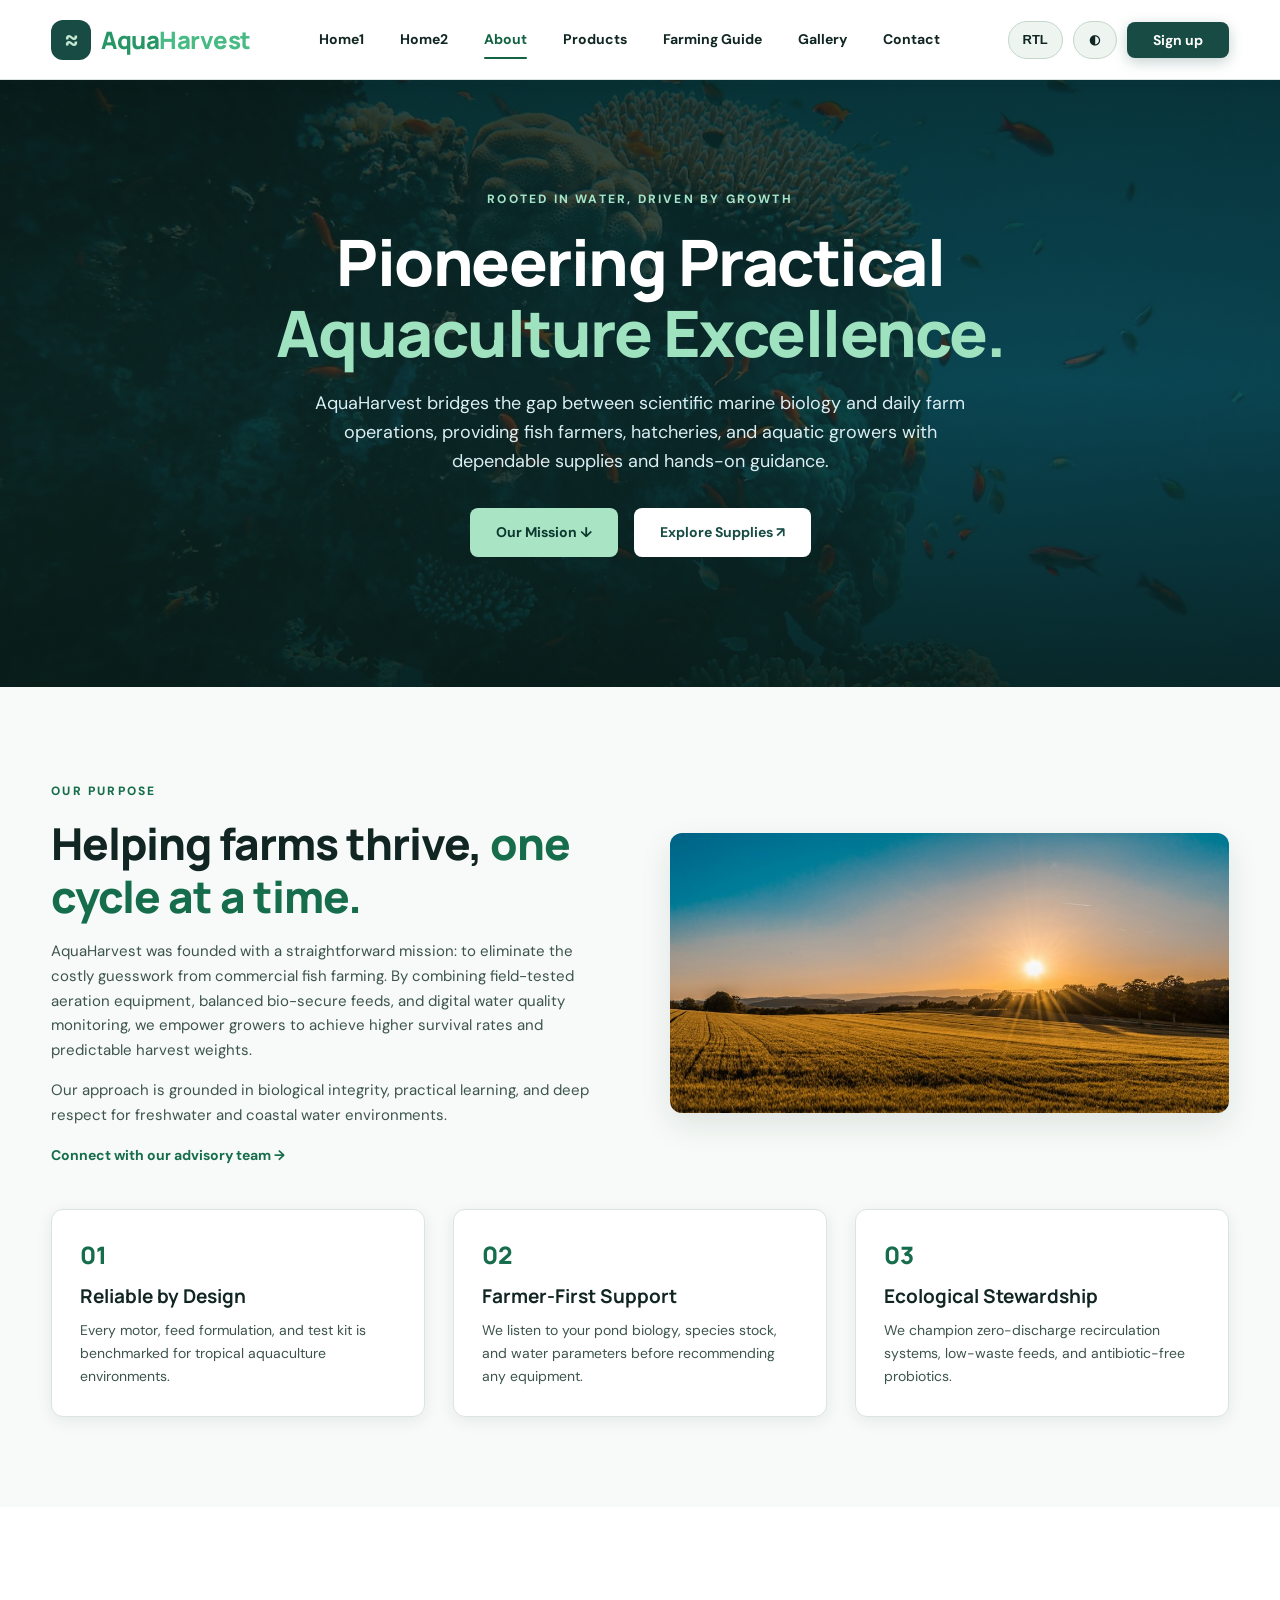
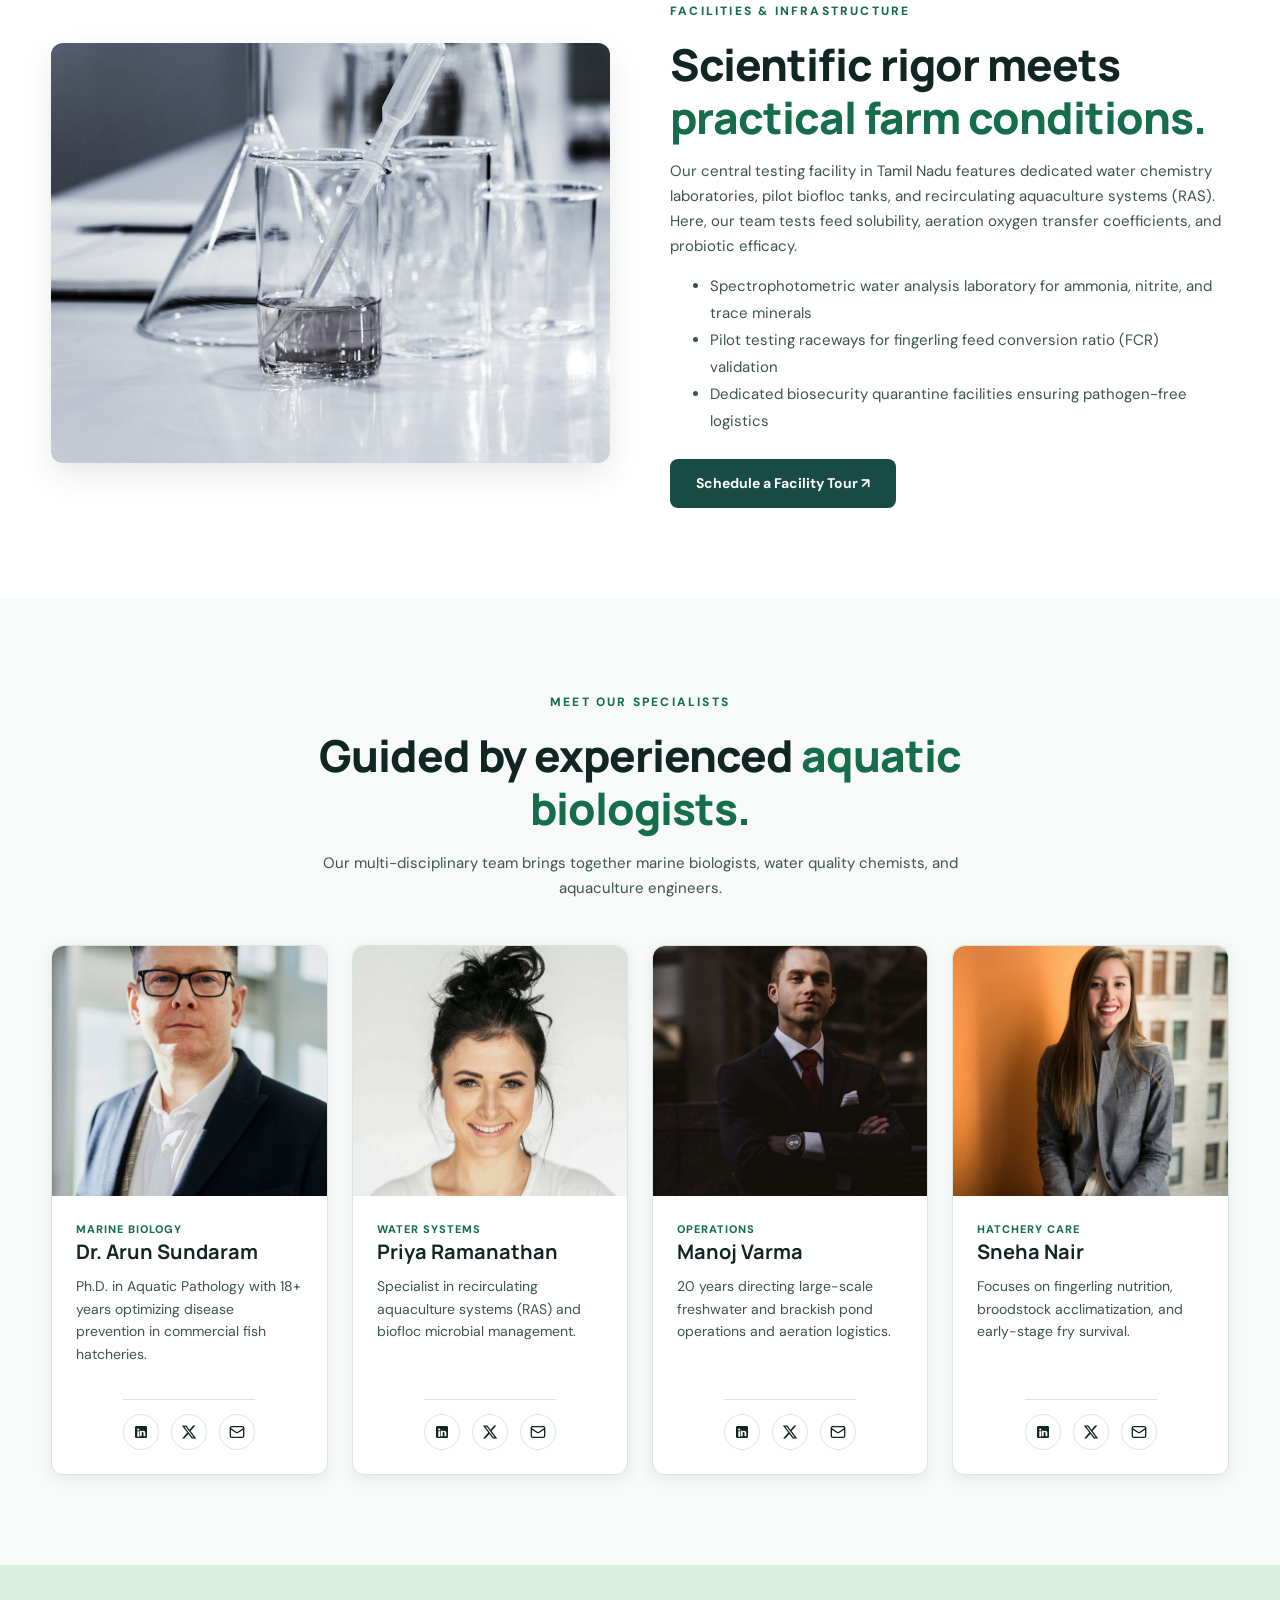
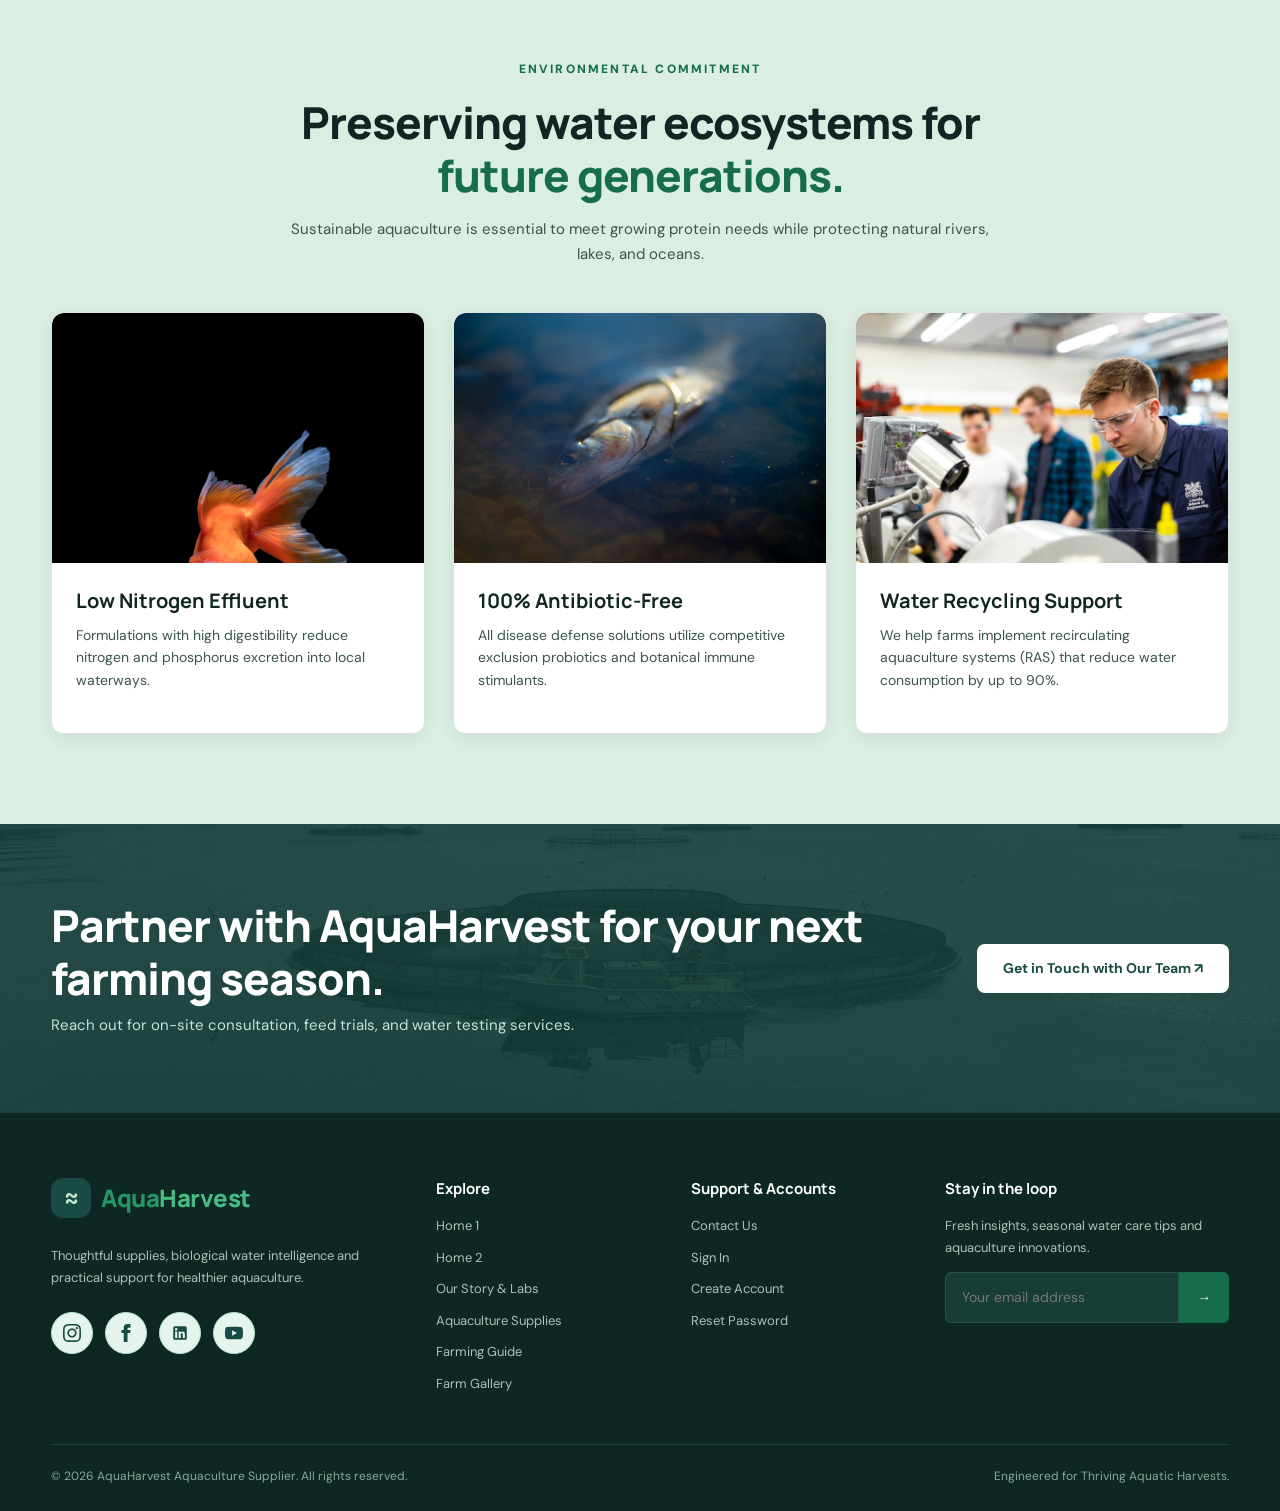
==== commit 6164c67d: "Fix all 13 issues: unnest media queries, center author social icons, crop-free specialist portraits," ====
--- a/about.html
+++ b/about.html
@@ -72,7 +72,7 @@
     <!-- 4 & 5. Section: Our Laboratories & Testing Facilities with Realistic Images -->
     <section class="section alt-bg">
       <div class="container split">
-        <div class="split-image-card">
+        <div class="split-image-card tall">
           <img src="assets/images/water-lab.jpg" alt="AquaHarvest Water Testing Laboratory and Research Facility" loading="lazy">
         </div>
         <div>
@@ -104,7 +104,7 @@
         <div class="four">
           <article class="feature-photo-card">
             <div class="card-media">
-              <img src="assets/images/team-biologist.jpg" alt="Dr. Arun Sundaram - Chief Marine Biologist" loading="lazy">
+              <img src="assets/images/team-consultant.jpg" alt="Dr. Arun Sundaram - Chief Marine Biologist" loading="lazy" style="object-position: top center;">
             </div>
             <div class="card-body">
               <span class="product-cat">Marine Biology</span>
@@ -112,21 +112,21 @@
               <p>Ph.D. in Aquatic Pathology with 18+ years optimizing disease prevention in commercial fish hatcheries.</p>
               <div class="team-social">
                 <a href="https://linkedin.com" target="_blank" rel="noopener noreferrer" aria-label="LinkedIn profile of Dr. Arun Sundaram">
-                  <svg width="15" height="15" viewBox="0 0 24 24" fill="currentColor"><path d="M19 3a2 2 0 0 1 2 2v14a2 2 0 0 1-2 2H5a2 2 0 0 1-2-2V5a2 2 0 0 1 2-2h14m-.5 15.5v-5.3a3.26 3.26 0 0 0-3.26-3.26c-.85 0-1.84.52-2.28 1.3v-1.11h-2.79v8.37h2.79v-4.93c0-.77.62-1.4 1.39-1.4a1.4 1.4 0 0 1 1.4 1.4v4.93h2.75M6.46 10.9v8.37H9.2V10.9H6.46M7.83 6.6a1.67 1.67 0 0 0-1.68 1.67 1.67 1.67 0 0 0 1.68 1.66 1.67 1.67 0 0 0 1.67-1.66A1.67 1.67 0 0 0 7.83 6.6z"/></svg>
+                  <svg width="16" height="16" viewBox="0 0 24 24" fill="currentColor"><path d="M19 3a2 2 0 0 1 2 2v14a2 2 0 0 1-2 2H5a2 2 0 0 1-2-2V5a2 2 0 0 1 2-2h14m-.5 15.5v-5.3a3.26 3.26 0 0 0-3.26-3.26c-.85 0-1.84.52-2.28 1.3v-1.11h-2.79v8.37h2.79v-4.93c0-.77.62-1.4 1.39-1.4a1.4 1.4 0 0 1 1.4 1.4v4.93h2.75M6.46 10.9v8.37H9.2V10.9H6.46M7.83 6.6a1.67 1.67 0 0 0-1.68 1.67 1.67 1.67 0 0 0 1.68 1.66 1.67 1.67 0 0 0 1.67-1.66A1.67 1.67 0 0 0 7.83 6.6z"/></svg>
                 </a>
                 <a href="https://x.com" target="_blank" rel="noopener noreferrer" aria-label="X Twitter profile of Dr. Arun Sundaram">
-                  <svg width="14" height="14" viewBox="0 0 24 24" fill="currentColor"><path d="M18.244 2.25h3.308l-7.227 8.26 8.502 11.24H16.17l-5.214-6.817L4.99 21.75H1.68l7.73-8.835L1.254 2.25H8.08l4.713 6.231zm-1.161 17.52h1.833L7.084 4.126H5.117z"/></svg>
+                  <svg width="15" height="15" viewBox="0 0 24 24" fill="currentColor"><path d="M18.244 2.25h3.308l-7.227 8.26 8.502 11.24H16.17l-5.214-6.817L4.99 21.75H1.68l7.73-8.835L1.254 2.25H8.08l4.713 6.231zm-1.161 17.52h1.833L7.084 4.126H5.117z"/></svg>
                 </a>
                 <a href="mailto:arun.sundaram@aquaharvest.example" aria-label="Email Dr. Arun Sundaram">
-                  <svg width="15" height="15" viewBox="0 0 24 24" fill="none" stroke="currentColor" stroke-width="2" stroke-linecap="round" stroke-linejoin="round"><rect width="20" height="16" x="2" y="4" rx="2"/><path d="m22 7-8.97 5.7a1.94 1.94 0 0 1-2.06 0L2 7"/></svg>
-                </a>
-              </div>
-            </div>
-          </article>
-
-          <article class="feature-photo-card">
-            <div class="card-media">
-              <img src="assets/images/team-waterlead.jpg" alt="Priya Ramanathan - Water Chemistry Lead" loading="lazy">
+                  <svg width="16" height="16" viewBox="0 0 24 24" fill="none" stroke="currentColor" stroke-width="2" stroke-linecap="round" stroke-linejoin="round"><rect width="20" height="16" x="2" y="4" rx="2"/><path d="m22 7-8.97 5.7a1.94 1.94 0 0 1-2.06 0L2 7"/></svg>
+                </a>
+              </div>
+            </div>
+          </article>
+
+          <article class="feature-photo-card">
+            <div class="card-media">
+              <img src="assets/images/team-waterlead.jpg" alt="Priya Ramanathan - Water Chemistry Lead" loading="lazy" style="object-position: top center;">
             </div>
             <div class="card-body">
               <span class="product-cat">Water Systems</span>
@@ -134,21 +134,21 @@
               <p>Specialist in recirculating aquaculture systems (RAS) and biofloc microbial management.</p>
               <div class="team-social">
                 <a href="https://linkedin.com" target="_blank" rel="noopener noreferrer" aria-label="LinkedIn profile of Priya Ramanathan">
-                  <svg width="15" height="15" viewBox="0 0 24 24" fill="currentColor"><path d="M19 3a2 2 0 0 1 2 2v14a2 2 0 0 1-2 2H5a2 2 0 0 1-2-2V5a2 2 0 0 1 2-2h14m-.5 15.5v-5.3a3.26 3.26 0 0 0-3.26-3.26c-.85 0-1.84.52-2.28 1.3v-1.11h-2.79v8.37h2.79v-4.93c0-.77.62-1.4 1.39-1.4a1.4 1.4 0 0 1 1.4 1.4v4.93h2.75M6.46 10.9v8.37H9.2V10.9H6.46M7.83 6.6a1.67 1.67 0 0 0-1.68 1.67 1.67 1.67 0 0 0 1.68 1.66 1.67 1.67 0 0 0 1.67-1.66A1.67 1.67 0 0 0 7.83 6.6z"/></svg>
+                  <svg width="16" height="16" viewBox="0 0 24 24" fill="currentColor"><path d="M19 3a2 2 0 0 1 2 2v14a2 2 0 0 1-2 2H5a2 2 0 0 1-2-2V5a2 2 0 0 1 2-2h14m-.5 15.5v-5.3a3.26 3.26 0 0 0-3.26-3.26c-.85 0-1.84.52-2.28 1.3v-1.11h-2.79v8.37h2.79v-4.93c0-.77.62-1.4 1.39-1.4a1.4 1.4 0 0 1 1.4 1.4v4.93h2.75M6.46 10.9v8.37H9.2V10.9H6.46M7.83 6.6a1.67 1.67 0 0 0-1.68 1.67 1.67 1.67 0 0 0 1.68 1.66 1.67 1.67 0 0 0 1.67-1.66A1.67 1.67 0 0 0 7.83 6.6z"/></svg>
                 </a>
                 <a href="https://x.com" target="_blank" rel="noopener noreferrer" aria-label="X Twitter profile of Priya Ramanathan">
-                  <svg width="14" height="14" viewBox="0 0 24 24" fill="currentColor"><path d="M18.244 2.25h3.308l-7.227 8.26 8.502 11.24H16.17l-5.214-6.817L4.99 21.75H1.68l7.73-8.835L1.254 2.25H8.08l4.713 6.231zm-1.161 17.52h1.833L7.084 4.126H5.117z"/></svg>
+                  <svg width="15" height="15" viewBox="0 0 24 24" fill="currentColor"><path d="M18.244 2.25h3.308l-7.227 8.26 8.502 11.24H16.17l-5.214-6.817L4.99 21.75H1.68l7.73-8.835L1.254 2.25H8.08l4.713 6.231zm-1.161 17.52h1.833L7.084 4.126H5.117z"/></svg>
                 </a>
                 <a href="mailto:priya.ramanathan@aquaharvest.example" aria-label="Email Priya Ramanathan">
-                  <svg width="15" height="15" viewBox="0 0 24 24" fill="none" stroke="currentColor" stroke-width="2" stroke-linecap="round" stroke-linejoin="round"><rect width="20" height="16" x="2" y="4" rx="2"/><path d="m22 7-8.97 5.7a1.94 1.94 0 0 1-2.06 0L2 7"/></svg>
-                </a>
-              </div>
-            </div>
-          </article>
-
-          <article class="feature-photo-card">
-            <div class="card-media">
-              <img src="assets/images/team-consultant.jpg" alt="Manoj Varma - Farm Operations Director" loading="lazy">
+                  <svg width="16" height="16" viewBox="0 0 24 24" fill="none" stroke="currentColor" stroke-width="2" stroke-linecap="round" stroke-linejoin="round"><rect width="20" height="16" x="2" y="4" rx="2"/><path d="m22 7-8.97 5.7a1.94 1.94 0 0 1-2.06 0L2 7"/></svg>
+                </a>
+              </div>
+            </div>
+          </article>
+
+          <article class="feature-photo-card">
+            <div class="card-media">
+              <img src="assets/images/team-technician.jpg" alt="Manoj Varma - Farm Operations Director" loading="lazy" style="object-position: top center;">
             </div>
             <div class="card-body">
               <span class="product-cat">Operations</span>
@@ -156,21 +156,21 @@
               <p>20 years directing large-scale freshwater and brackish pond operations and aeration logistics.</p>
               <div class="team-social">
                 <a href="https://linkedin.com" target="_blank" rel="noopener noreferrer" aria-label="LinkedIn profile of Manoj Varma">
-                  <svg width="15" height="15" viewBox="0 0 24 24" fill="currentColor"><path d="M19 3a2 2 0 0 1 2 2v14a2 2 0 0 1-2 2H5a2 2 0 0 1-2-2V5a2 2 0 0 1 2-2h14m-.5 15.5v-5.3a3.26 3.26 0 0 0-3.26-3.26c-.85 0-1.84.52-2.28 1.3v-1.11h-2.79v8.37h2.79v-4.93c0-.77.62-1.4 1.39-1.4a1.4 1.4 0 0 1 1.4 1.4v4.93h2.75M6.46 10.9v8.37H9.2V10.9H6.46M7.83 6.6a1.67 1.67 0 0 0-1.68 1.67 1.67 1.67 0 0 0 1.68 1.66 1.67 1.67 0 0 0 1.67-1.66A1.67 1.67 0 0 0 7.83 6.6z"/></svg>
+                  <svg width="16" height="16" viewBox="0 0 24 24" fill="currentColor"><path d="M19 3a2 2 0 0 1 2 2v14a2 2 0 0 1-2 2H5a2 2 0 0 1-2-2V5a2 2 0 0 1 2-2h14m-.5 15.5v-5.3a3.26 3.26 0 0 0-3.26-3.26c-.85 0-1.84.52-2.28 1.3v-1.11h-2.79v8.37h2.79v-4.93c0-.77.62-1.4 1.39-1.4a1.4 1.4 0 0 1 1.4 1.4v4.93h2.75M6.46 10.9v8.37H9.2V10.9H6.46M7.83 6.6a1.67 1.67 0 0 0-1.68 1.67 1.67 1.67 0 0 0 1.68 1.66 1.67 1.67 0 0 0 1.67-1.66A1.67 1.67 0 0 0 7.83 6.6z"/></svg>
                 </a>
                 <a href="https://x.com" target="_blank" rel="noopener noreferrer" aria-label="X Twitter profile of Manoj Varma">
-                  <svg width="14" height="14" viewBox="0 0 24 24" fill="currentColor"><path d="M18.244 2.25h3.308l-7.227 8.26 8.502 11.24H16.17l-5.214-6.817L4.99 21.75H1.68l7.73-8.835L1.254 2.25H8.08l4.713 6.231zm-1.161 17.52h1.833L7.084 4.126H5.117z"/></svg>
+                  <svg width="15" height="15" viewBox="0 0 24 24" fill="currentColor"><path d="M18.244 2.25h3.308l-7.227 8.26 8.502 11.24H16.17l-5.214-6.817L4.99 21.75H1.68l7.73-8.835L1.254 2.25H8.08l4.713 6.231zm-1.161 17.52h1.833L7.084 4.126H5.117z"/></svg>
                 </a>
                 <a href="mailto:manoj.varma@aquaharvest.example" aria-label="Email Manoj Varma">
-                  <svg width="15" height="15" viewBox="0 0 24 24" fill="none" stroke="currentColor" stroke-width="2" stroke-linecap="round" stroke-linejoin="round"><rect width="20" height="16" x="2" y="4" rx="2"/><path d="m22 7-8.97 5.7a1.94 1.94 0 0 1-2.06 0L2 7"/></svg>
-                </a>
-              </div>
-            </div>
-          </article>
-
-          <article class="feature-photo-card">
-            <div class="card-media">
-              <img src="assets/images/team-technician.jpg" alt="Sneha Nair - Nursery & Hatchery Specialist" loading="lazy">
+                  <svg width="16" height="16" viewBox="0 0 24 24" fill="none" stroke="currentColor" stroke-width="2" stroke-linecap="round" stroke-linejoin="round"><rect width="20" height="16" x="2" y="4" rx="2"/><path d="m22 7-8.97 5.7a1.94 1.94 0 0 1-2.06 0L2 7"/></svg>
+                </a>
+              </div>
+            </div>
+          </article>
+
+          <article class="feature-photo-card">
+            <div class="card-media">
+              <img src="assets/images/team-biologist.jpg" alt="Sneha Nair - Nursery & Hatchery Specialist" loading="lazy" style="object-position: top center;">
             </div>
             <div class="card-body">
               <span class="product-cat">Hatchery Care</span>
@@ -178,13 +178,13 @@
               <p>Focuses on fingerling nutrition, broodstock acclimatization, and early-stage fry survival.</p>
               <div class="team-social">
                 <a href="https://linkedin.com" target="_blank" rel="noopener noreferrer" aria-label="LinkedIn profile of Sneha Nair">
-                  <svg width="15" height="15" viewBox="0 0 24 24" fill="currentColor"><path d="M19 3a2 2 0 0 1 2 2v14a2 2 0 0 1-2 2H5a2 2 0 0 1-2-2V5a2 2 0 0 1 2-2h14m-.5 15.5v-5.3a3.26 3.26 0 0 0-3.26-3.26c-.85 0-1.84.52-2.28 1.3v-1.11h-2.79v8.37h2.79v-4.93c0-.77.62-1.4 1.39-1.4a1.4 1.4 0 0 1 1.4 1.4v4.93h2.75M6.46 10.9v8.37H9.2V10.9H6.46M7.83 6.6a1.67 1.67 0 0 0-1.68 1.67 1.67 1.67 0 0 0 1.68 1.66 1.67 1.67 0 0 0 1.67-1.66A1.67 1.67 0 0 0 7.83 6.6z"/></svg>
+                  <svg width="16" height="16" viewBox="0 0 24 24" fill="currentColor"><path d="M19 3a2 2 0 0 1 2 2v14a2 2 0 0 1-2 2H5a2 2 0 0 1-2-2V5a2 2 0 0 1 2-2h14m-.5 15.5v-5.3a3.26 3.26 0 0 0-3.26-3.26c-.85 0-1.84.52-2.28 1.3v-1.11h-2.79v8.37h2.79v-4.93c0-.77.62-1.4 1.39-1.4a1.4 1.4 0 0 1 1.4 1.4v4.93h2.75M6.46 10.9v8.37H9.2V10.9H6.46M7.83 6.6a1.67 1.67 0 0 0-1.68 1.67 1.67 1.67 0 0 0 1.68 1.66 1.67 1.67 0 0 0 1.67-1.66A1.67 1.67 0 0 0 7.83 6.6z"/></svg>
                 </a>
                 <a href="https://x.com" target="_blank" rel="noopener noreferrer" aria-label="X Twitter profile of Sneha Nair">
-                  <svg width="14" height="14" viewBox="0 0 24 24" fill="currentColor"><path d="M18.244 2.25h3.308l-7.227 8.26 8.502 11.24H16.17l-5.214-6.817L4.99 21.75H1.68l7.73-8.835L1.254 2.25H8.08l4.713 6.231zm-1.161 17.52h1.833L7.084 4.126H5.117z"/></svg>
+                  <svg width="15" height="15" viewBox="0 0 24 24" fill="currentColor"><path d="M18.244 2.25h3.308l-7.227 8.26 8.502 11.24H16.17l-5.214-6.817L4.99 21.75H1.68l7.73-8.835L1.254 2.25H8.08l4.713 6.231zm-1.161 17.52h1.833L7.084 4.126H5.117z"/></svg>
                 </a>
                 <a href="mailto:sneha.nair@aquaharvest.example" aria-label="Email Sneha Nair">
-                  <svg width="15" height="15" viewBox="0 0 24 24" fill="none" stroke="currentColor" stroke-width="2" stroke-linecap="round" stroke-linejoin="round"><rect width="20" height="16" x="2" y="4" rx="2"/><path d="m22 7-8.97 5.7a1.94 1.94 0 0 1-2.06 0L2 7"/></svg>
+                  <svg width="16" height="16" viewBox="0 0 24 24" fill="none" stroke="currentColor" stroke-width="2" stroke-linecap="round" stroke-linejoin="round"><rect width="20" height="16" x="2" y="4" rx="2"/><path d="m22 7-8.97 5.7a1.94 1.94 0 0 1-2.06 0L2 7"/></svg>
                 </a>
               </div>
             </div>
--- a/assets/css/style.css
+++ b/assets/css/style.css
@@ -1822,279 +1822,587 @@
     border-radius: 6px;
     padding: 12px;
   }
+}
 
 /* =========================================================
    TEAM SOCIAL, PASSWORD TOGGLE, AUTH SOCIAL & FAQ STYLES
    ========================================================= */
 .team-social {
-  display: flex;
-  gap: 8px;
-  margin-top: 14px;
-  padding-top: 12px;
-  border-top: 1px solid var(--line);
+  display: flex !important;
+  justify-content: center !important;
+  align-items: center !important;
+  gap: 12px !important;
+  margin: 16px auto 0 !important;
+  padding-top: 14px !important;
+  border-top: 1px solid var(--line) !important;
 }
 
 .team-social a {
-  display: inline-flex;
-  align-items: center;
-  justify-content: center;
-  width: 32px;
-  height: 32px;
-  border-radius: 50%;
-  background: var(--panel);
-  border: 1px solid var(--line);
-  color: var(--muted);
-  transition: all 0.2s ease;
+  display: inline-flex !important;
+  align-items: center !important;
+  justify-content: center !important;
+  width: 36px !important;
+  height: 36px !important;
+  border-radius: 50% !important;
+  background: var(--panel) !important;
+  border: 1px solid var(--line) !important;
+  color: var(--ink) !important;
+  transition: all 0.25s cubic-bezier(0.16, 1, 0.3, 1) !important;
+  cursor: pointer !important;
+  text-decoration: none !important;
 }
 
 .team-social a:hover {
-  background: var(--accent);
-  color: #ffffff;
-  border-color: var(--accent);
-  transform: translateY(-2px);
-}
-
+  background: #279666 !important;
+  color: #ffffff !important;
+  border-color: #279666 !important;
+  transform: translateY(-3px) scale(1.1) !important;
+  box-shadow: 0 6px 16px rgba(39, 150, 102, 0.35) !important;
+}
+
+.team-social a svg {
+  width: 16px !important;
+  height: 16px !important;
+  display: block !important;
+}
+
+/* Specialist Card Media Framing - Never Crop Heads */
+.feature-photo-card .card-media {
+  height: 250px !important;
+  overflow: hidden !important;
+  position: relative !important;
+  border-radius: var(--radius-md) var(--radius-md) 0 0 !important;
+}
+
+.feature-photo-card .card-media img {
+  width: 100% !important;
+  height: 100% !important;
+  object-fit: cover !important;
+  object-position: top center !important;
+  transition: transform 0.4s ease !important;
+}
+
+.feature-photo-card:hover .card-media img {
+  transform: scale(1.04) !important;
+}
+
+/* Password Wrap & Eye Toggle */
 .password-wrap {
-  position: relative;
-  width: 100%;
+  position: relative !important;
+  display: flex !important;
+  align-items: center !important;
+  width: 100% !important;
 }
 
 .password-wrap input {
-  padding-right: 44px;
-  margin-top: 0;
+  width: 100% !important;
+  box-sizing: border-box !important;
+  padding-right: 48px !important;
+  margin: 0 !important;
+}
+
+[dir="rtl"] .password-wrap input {
+  padding-right: 14px !important;
+  padding-left: 48px !important;
 }
 
 .eye-toggle {
-  position: absolute;
-  right: 12px;
-  top: 50%;
-  transform: translateY(-50%);
-  background: none;
-  border: none;
-  cursor: pointer;
-  color: var(--muted);
-  padding: 4px;
-  display: flex;
-  align-items: center;
-  justify-content: center;
-  transition: color 0.2s ease;
-  z-index: 2;
+  position: absolute !important;
+  right: 10px !important;
+  top: 50% !important;
+  transform: translateY(-50%) !important;
+  background: transparent !important;
+  border: none !important;
+  cursor: pointer !important;
+  color: var(--muted) !important;
+  padding: 6px !important;
+  display: flex !important;
+  align-items: center !important;
+  justify-content: center !important;
+  z-index: 5 !important;
+  width: 32px !important;
+  height: 32px !important;
+  border-radius: 6px !important;
+  transition: color 0.2s ease, background 0.2s ease !important;
+}
+
+[dir="rtl"] .eye-toggle {
+  right: auto !important;
+  left: 10px !important;
 }
 
 .eye-toggle:hover {
-  color: var(--ink);
-}
-
+  color: var(--ink) !important;
+  background: rgba(0, 0, 0, 0.05) !important;
+}
+
+.eye-toggle svg {
+  width: 18px !important;
+  height: 18px !important;
+  display: block !important;
+}
+
+/* Auth Checkbox */
 .auth-checkbox {
   display: flex !important;
-  align-items: center;
-  gap: 10px;
-  font-size: 13px;
-  font-weight: 500;
-  margin: 16px 0 20px 0;
-  cursor: pointer;
-  color: var(--ink);
-}
-
-.auth-checkbox input {
-  width: 16px;
-  height: 16px;
-  margin: 0;
-  accent-color: var(--green);
+  flex-direction: row !important;
+  align-items: flex-start !important;
+  justify-content: flex-start !important;
+  text-align: left !important;
+  gap: 12px !important;
+  margin: 16px 0 20px 0 !important;
+  font-size: 13px !important;
+  line-height: 1.5 !important;
+  color: var(--ink) !important;
+  cursor: pointer !important;
+  width: 100% !important;
+}
+
+[dir="rtl"] .auth-checkbox {
+  text-align: right !important;
+}
+
+.auth-checkbox input[type="checkbox"] {
+  width: 18px !important;
+  height: 18px !important;
+  min-width: 18px !important;
+  min-height: 18px !important;
+  margin: 2px 0 0 0 !important;
+  accent-color: #279666 !important;
+  flex-shrink: 0 !important;
+  cursor: pointer !important;
+}
+
+.auth-checkbox span {
+  display: inline-block !important;
+  text-align: left !important;
+}
+
+[dir="rtl"] .auth-checkbox span {
+  text-align: right !important;
 }
 
 .auth-checkbox a {
-  color: var(--accent);
-  text-decoration: underline;
+  color: var(--accent) !important;
+  text-decoration: underline !important;
+}
+
+/* Auth Social Login Buttons */
+.auth-social {
+  margin-top: 24px !important;
+  padding-top: 18px !important;
+  border-top: 1px solid var(--line) !important;
+  text-align: center !important;
+  width: 100% !important;
+}
+
+.auth-social small {
+  display: block !important;
+  font-size: 11px !important;
+  font-weight: 700 !important;
+  letter-spacing: 1.5px !important;
+  text-transform: uppercase !important;
+  color: var(--muted) !important;
+  margin-bottom: 14px !important;
+  text-align: center !important;
 }
 
 .auth-social-buttons {
-  display: flex;
-  flex-direction: column;
-  gap: 10px;
-  margin-top: 16px;
+  display: flex !important;
+  flex-direction: column !important;
+  gap: 10px !important;
+  width: 100% !important;
 }
 
 .btn-social {
-  display: flex;
-  align-items: center;
-  justify-content: center;
-  gap: 12px;
-  width: 100%;
-  padding: 11px 16px;
-  border-radius: var(--radius-sm);
-  background: var(--panel);
-  border: 1px solid var(--line);
-  color: var(--ink);
-  font-size: 14px;
-  font-weight: 600;
-  cursor: pointer;
-  transition: all 0.2s ease;
-  text-decoration: none;
+  display: flex !important;
+  flex-direction: row !important;
+  align-items: center !important;
+  justify-content: center !important;
+  gap: 12px !important;
+  width: 100% !important;
+  height: 46px !important;
+  padding: 0 16px !important;
+  border-radius: var(--radius-sm) !important;
+  background: var(--panel) !important;
+  border: 1px solid var(--line) !important;
+  color: var(--ink) !important;
+  font-size: 14px !important;
+  font-weight: 600 !important;
+  text-decoration: none !important;
+  cursor: pointer !important;
+  transition: all 0.2s ease !important;
+  box-sizing: border-box !important;
 }
 
 .btn-social:hover {
-  background: var(--bg);
-  border-color: var(--accent);
-  transform: translateY(-1px);
+  background: var(--bg) !important;
+  border-color: #279666 !important;
+  transform: translateY(-2px) !important;
+  box-shadow: 0 4px 12px rgba(0, 0, 0, 0.08) !important;
 }
 
 .btn-social svg {
-  width: 18px;
-  height: 18px;
-  flex-shrink: 0;
-}
-
-/* Guide Module & Checklist */
+  width: 20px !important;
+  height: 20px !important;
+  min-width: 20px !important;
+  min-height: 20px !important;
+  max-width: 20px !important;
+  max-height: 20px !important;
+  flex-shrink: 0 !important;
+  display: inline-block !important;
+  margin: 0 !important;
+}
+
+/* Contact Details Icon Dead-Center & High Contrast */
+.contact-detail {
+  display: flex !important;
+  align-items: center !important;
+  gap: 16px !important;
+  margin-bottom: 22px !important;
+}
+
+.contact-icon {
+  display: flex !important;
+  align-items: center !important;
+  justify-content: center !important;
+  width: 46px !important;
+  height: 46px !important;
+  min-width: 46px !important;
+  min-height: 46px !important;
+  border-radius: 12px !important;
+  background: #e6f4ee !important;
+  border: 1px solid #b7e2d1 !important;
+  color: #174b43 !important;
+  flex-shrink: 0 !important;
+  box-shadow: 0 2px 8px rgba(0, 0, 0, 0.04) !important;
+}
+
+.contact-icon svg {
+  width: 20px !important;
+  height: 20px !important;
+  display: block !important;
+  margin: auto !important;
+}
+
+html[data-theme="dark"] .contact-icon {
+  background: #193830 !important;
+  border-color: #275749 !important;
+  color: #5cdbb5 !important;
+  box-shadow: 0 2px 8px rgba(0, 0, 0, 0.25) !important;
+}
+
+/* Social Row in Contact & Elsewhere - 100% High Contrast */
+.social-row {
+  display: flex !important;
+  align-items: center !important;
+  gap: 12px !important;
+  margin-top: 24px !important;
+}
+
+.social-row a {
+  display: inline-flex !important;
+  align-items: center !important;
+  justify-content: center !important;
+  width: 42px !important;
+  height: 42px !important;
+  border-radius: 50% !important;
+  background: #e6f4ee !important;
+  border: 1px solid #b7e2d1 !important;
+  color: #174b43 !important;
+  transition: all 0.25s ease !important;
+  text-decoration: none !important;
+  cursor: pointer !important;
+}
+
+.social-row a svg {
+  width: 18px !important;
+  height: 18px !important;
+  display: block !important;
+  fill: currentColor !important;
+}
+
+.social-row a:hover {
+  background: #279666 !important;
+  border-color: #279666 !important;
+  color: #ffffff !important;
+  transform: translateY(-2px) !important;
+  box-shadow: 0 6px 14px rgba(39, 150, 102, 0.3) !important;
+}
+
+html[data-theme="dark"] .social-row a {
+  background: #193830 !important;
+  border-color: #275749 !important;
+  color: #5cdbb5 !important;
+}
+
+html[data-theme="dark"] .social-row a:hover {
+  background: #279666 !important;
+  border-color: #279666 !important;
+  color: #ffffff !important;
+}
+
+/* Guide Module Card & Headings */
 .guide-card {
-  background: var(--card-bg);
-  border: 1px solid var(--card-border);
-  border-radius: var(--radius-md);
-  padding: 36px;
-  box-shadow: var(--card-shadow);
-  align-items: center;
+  background: var(--card-bg) !important;
+  border: 1px solid var(--card-border) !important;
+  border-radius: var(--radius-md) !important;
+  padding: 36px !important;
+  box-shadow: var(--card-shadow) !important;
+  align-items: center !important;
+}
+
+.guide-card h3 {
+  font-size: 26px !important;
+  font-weight: 800 !important;
+  color: var(--ink) !important;
+  margin: 8px 0 16px 0 !important;
+  line-height: 1.3 !important;
+  font-family: 'Manrope', sans-serif !important;
 }
 
 .guide-checklist {
-  list-style: none;
-  padding: 0;
-  margin: 20px 0 0;
-  display: flex;
-  flex-direction: column;
-  gap: 12px;
+  list-style: none !important;
+  padding: 0 !important;
+  margin: 20px 0 0 !important;
+  display: flex !important;
+  flex-direction: column !important;
+  gap: 12px !important;
 }
 
 .guide-checklist li {
-  position: relative;
-  padding-left: 28px;
-  color: var(--muted);
-  line-height: 1.6;
-  font-size: 15px;
+  position: relative !important;
+  padding-left: 28px !important;
+  color: var(--muted) !important;
+  line-height: 1.6 !important;
+  font-size: 15px !important;
+}
+
+[dir="rtl"] .guide-checklist li {
+  padding-left: 0 !important;
+  padding-right: 28px !important;
 }
 
 .guide-checklist li::before {
-  content: '✓';
-  position: absolute;
-  left: 0;
-  top: 0;
-  color: var(--accent);
-  font-weight: 800;
-  font-size: 16px;
-}
-
+  content: '✓' !important;
+  position: absolute !important;
+  left: 0 !important;
+  top: 0 !important;
+  color: #279666 !important;
+  font-weight: 800 !important;
+  font-size: 16px !important;
+}
+
+[dir="rtl"] .guide-checklist li::before {
+  left: auto !important;
+  right: 0 !important;
+}
+
+/* Data Table - Benchmark Parameters */
 .table-responsive {
-  width: 100%;
-  overflow-x: auto;
+  width: 100% !important;
+  overflow-x: auto !important;
+  -webkit-overflow-scrolling: touch !important;
+  margin: 36px 0 0 0 !important;
+  border-radius: var(--radius-md) !important;
+  box-shadow: var(--card-shadow) !important;
+  border: 1px solid var(--card-border) !important;
+  background: var(--card-bg) !important;
 }
 
 .guide-table {
-  width: 100%;
-  border-collapse: collapse;
-  background: var(--card-bg);
-  border-radius: var(--radius-md);
-  overflow: hidden;
-  box-shadow: var(--card-shadow);
-}
-
-.guide-table th,
+  width: 100% !important;
+  border-collapse: collapse !important;
+  background: var(--card-bg) !important;
+  text-align: left !important;
+  font-size: 14px !important;
+  min-width: 680px !important;
+}
+
+[dir="rtl"] .guide-table {
+  text-align: right !important;
+}
+
+.guide-table th {
+  background: #174b43 !important;
+  color: #ffffff !important;
+  font-weight: 700 !important;
+  font-family: 'Manrope', sans-serif !important;
+  padding: 16px 20px !important;
+  border-bottom: 2px solid #279666 !important;
+  white-space: nowrap !important;
+  font-size: 14px !important;
+  letter-spacing: 0.5px !important;
+}
+
+html[data-theme="dark"] .guide-table th {
+  background: #14322a !important;
+  color: #5cdbb5 !important;
+  border-bottom: 2px solid #279666 !important;
+}
+
 .guide-table td {
-  padding: 16px 20px;
-  text-align: left;
-  border-bottom: 1px solid var(--line);
-  font-size: 14px;
-}
-
-.guide-table th {
-  background: var(--green);
-  color: #ffffff;
-  font-weight: 700;
-  font-family: 'Manrope', sans-serif;
+  padding: 16px 20px !important;
+  text-align: left !important;
+  border-bottom: 1px solid var(--line) !important;
+  font-size: 14px !important;
+  color: var(--ink) !important;
+}
+
+[dir="rtl"] .guide-table td {
+  text-align: right !important;
+}
+
+.guide-table tbody tr:nth-child(even) {
+  background: var(--panel) !important;
+}
+
+.guide-table tbody tr:hover {
+  background: rgba(39, 150, 102, 0.08) !important;
 }
 
 .guide-table tr:last-child td {
-  border-bottom: none;
-}
-
-.guide-table td strong {
-  color: var(--ink);
-}
-
-/* FAQ Section Accordion */
+  border-bottom: none !important;
+}
+
+.guide-table td:first-child {
+  font-weight: 700 !important;
+  color: var(--ink) !important;
+  white-space: nowrap !important;
+}
+
+/* FAQ Section Accordion - Universal & Fully Responsive across 768px, 1024px, Desktop */
 .faq-accordion {
-  display: flex;
-  flex-direction: column;
-  gap: 14px;
+  display: flex !important;
+  flex-direction: column !important;
+  gap: 16px !important;
+  width: 100% !important;
+  max-width: 860px !important;
+  margin: 36px auto 0 auto !important;
 }
 
 .faq-item {
-  background: var(--card-bg);
-  border: 1px solid var(--card-border);
-  border-radius: var(--radius-md);
-  overflow: hidden;
-  box-shadow: var(--card-shadow);
-  transition: border-color 0.25s ease;
+  background: var(--card-bg) !important;
+  border: 1px solid var(--card-border) !important;
+  border-radius: var(--radius-md) !important;
+  overflow: hidden !important;
+  box-shadow: var(--card-shadow) !important;
+  transition: border-color 0.25s ease, box-shadow 0.25s ease !important;
 }
 
 .faq-item[open] {
-  border-color: var(--accent);
+  border-color: #279666 !important;
+  box-shadow: 0 4px 18px rgba(39, 150, 102, 0.12) !important;
 }
 
 .faq-question {
-  padding: 18px 24px;
-  font: 700 16px 'Manrope', sans-serif;
-  color: var(--ink);
-  cursor: pointer;
-  display: flex;
-  justify-content: space-between;
-  align-items: center;
-  list-style: none;
-  user-select: none;
+  padding: 18px 24px !important;
+  font: 700 16px/1.4 'Manrope', sans-serif !important;
+  color: var(--ink) !important;
+  cursor: pointer !important;
+  display: flex !important;
+  justify-content: space-between !important;
+  align-items: center !important;
+  list-style: none !important;
+  user-select: none !important;
+  position: relative !important;
+  background: transparent !important;
+  transition: color 0.2s ease, background-color 0.2s ease !important;
 }
 
 .faq-question::-webkit-details-marker {
-  display: none;
+  display: none !important;
+}
+
+.faq-question::marker {
+  display: none !important;
+  content: "" !important;
+}
+
+.faq-question:hover {
+  color: #279666 !important;
+  background: rgba(39, 150, 102, 0.04) !important;
 }
 
 .faq-icon {
-  font-size: 20px;
-  font-weight: 700;
-  color: var(--accent);
-  transition: transform 0.25s ease;
+  font-size: 22px !important;
+  font-weight: 700 !important;
+  color: #279666 !important;
+  transition: transform 0.25s cubic-bezier(0.16, 1, 0.3, 1) !important;
+  line-height: 1 !important;
+  flex-shrink: 0 !important;
+  margin-left: 16px !important;
+}
+
+[dir="rtl"] .faq-icon {
+  margin-left: 0 !important;
+  margin-right: 16px !important;
 }
 
 .faq-item[open] .faq-icon {
-  transform: rotate(45deg);
+  transform: rotate(45deg) !important;
 }
 
 .faq-answer {
-  padding: 0 24px 20px;
-  color: var(--muted);
-  line-height: 1.65;
-  font-size: 15px;
-}
-
-/* Auth Mobile Out-of-Card Tools */
+  padding: 0 24px 22px 24px !important;
+  color: var(--muted) !important;
+  line-height: 1.7 !important;
+  font-size: 15px !important;
+  border-top: 1px solid rgba(0, 0, 0, 0.05) !important;
+  margin-top: -4px !important;
+  padding-top: 14px !important;
+}
+
+html[data-theme="dark"] .faq-answer {
+  border-top-color: rgba(255, 255, 255, 0.05) !important;
+}
+
+.faq-answer p {
+  margin: 0 !important;
+}
+
+/* Desktop Split Image Height Enhancements */
+@media (min-width: 1024px) {
+  .split-image-card.tall,
+  .about-split-img,
+  .story-split-img {
+    height: 420px !important;
+    max-height: 450px !important;
+  }
+}
+
+/* Auth Tools Stable Top-Right across Mobile and Tablet */
+.auth-top-tools {
+  position: fixed !important;
+  top: 16px !important;
+  right: 16px !important;
+  z-index: 99999 !important;
+  display: flex !important;
+  gap: 8px !important;
+}
+
+[dir="rtl"] .auth-top-tools {
+  right: auto !important;
+  left: 16px !important;
+}
+
+.auth-page {
+  padding-top: 80px !important;
+  min-height: 100vh !important;
+  display: flex !important;
+  flex-direction: column !important;
+  align-items: center !important;
+  justify-content: center !important;
+  box-sizing: border-box !important;
+}
+
 @media (max-width: 480px) {
-  .auth-page {
-    padding-top: 80px !important;
-  }
-
-  .auth-top-tools {
-    top: 16px !important;
-    right: 16px !important;
-    z-index: 9999 !important;
-  }
-
-  [dir="rtl"] .auth-top-tools {
-    right: auto !important;
-    left: 16px !important;
-  }
-
   .auth-card {
-    padding: 30px 20px;
+    padding: 30px 20px !important;
   }
 
   .auth-card h1 {
-    font-size: 26px;
-  }
-}
+    font-size: 26px !important;
+  }
+}
+
